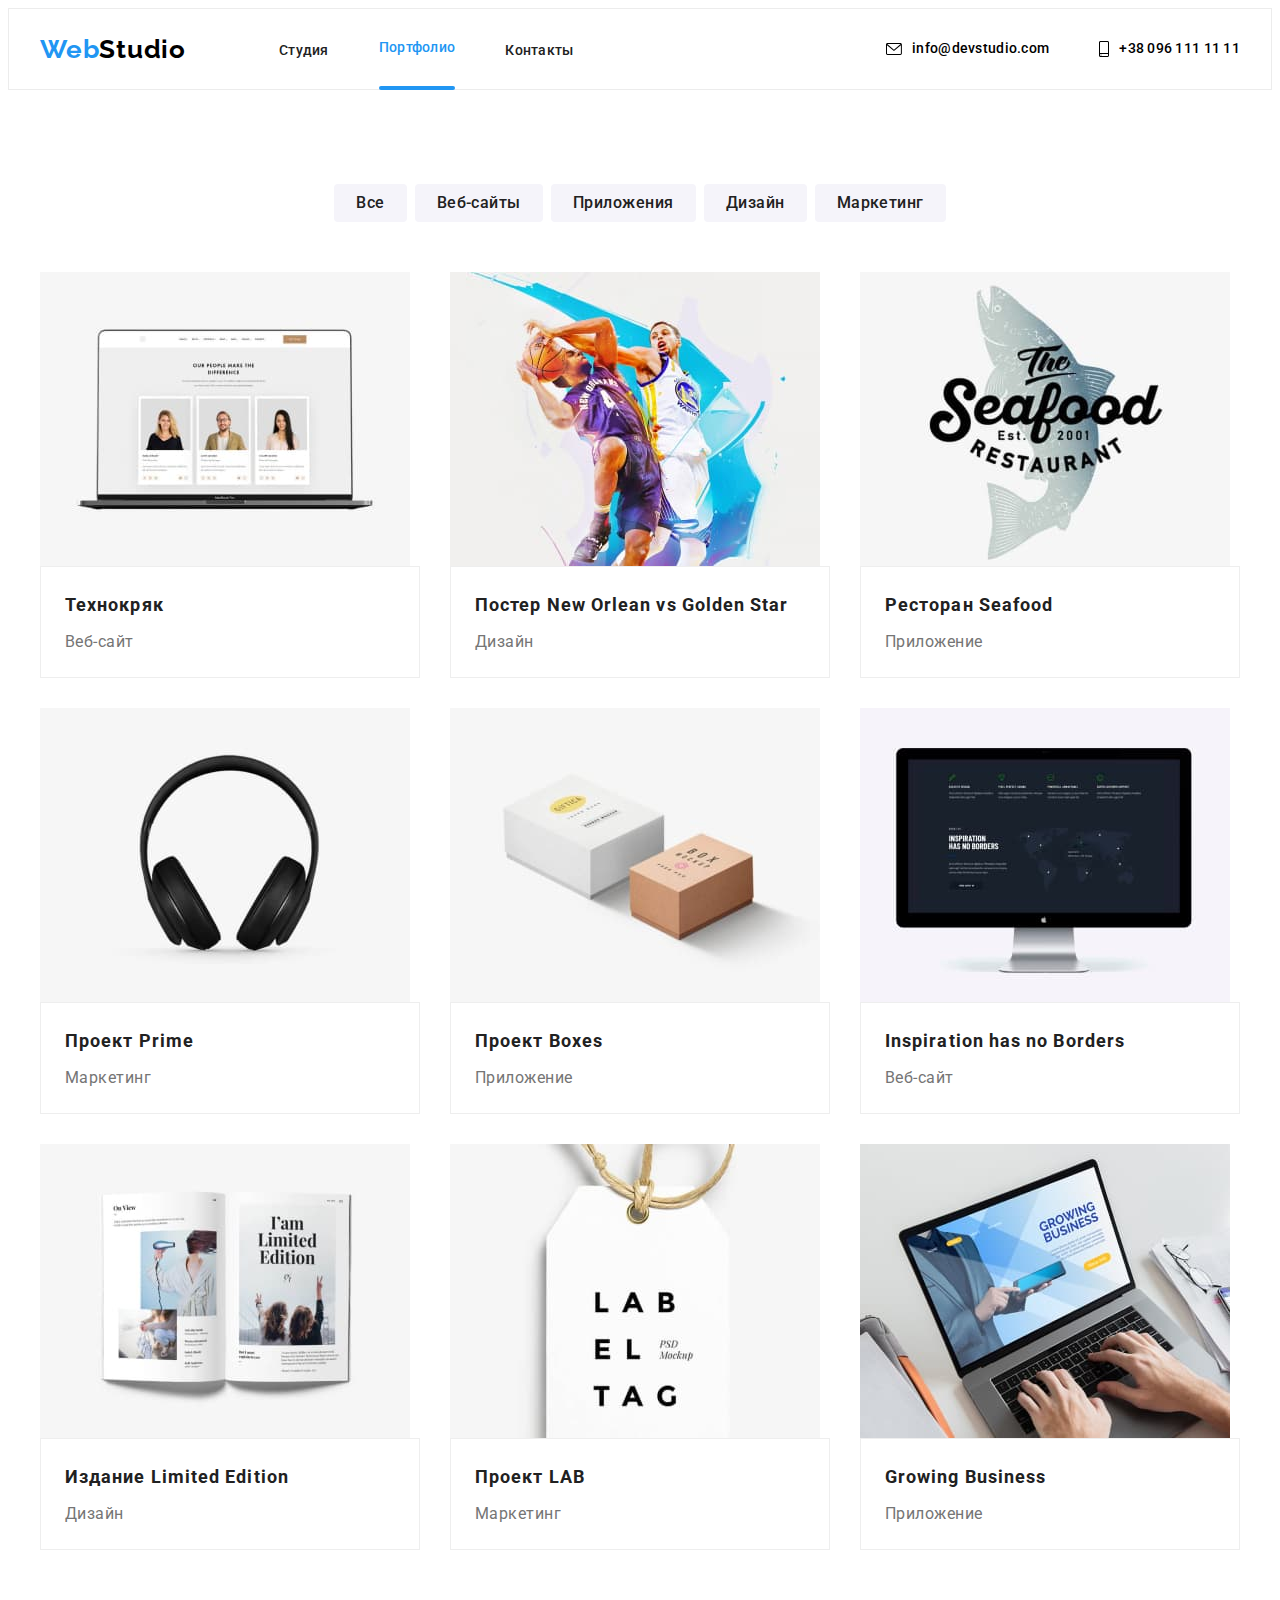
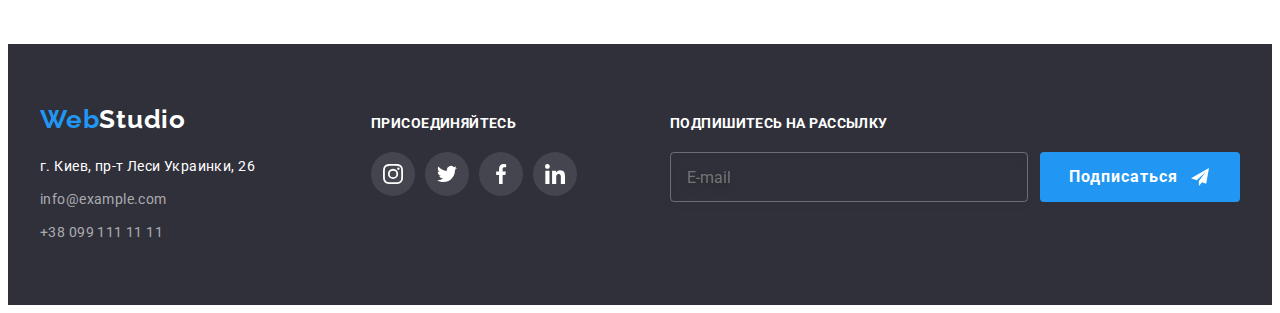
==== portfolio.html @ f1e0ccb4 "goit-markup-hw-07" ====
<!DOCTYPE html>
<html lang="ru">
<head>
    <meta charset="UTF-8">
    <meta http-equiv="X-UA-Compatible" content="IE=edge">
    <meta name="viewport" content="width=device-width, initial-scale=1.0">
    <link rel="preconnect" 
        href="https://fonts.googleapis.com">
    <link rel="preconnect" 
        href="https://fonts.gstatic.com" 
        crossorigin>
    <link href="https://fonts.googleapis.com/css2?family=Raleway:wght@700&family=Roboto:wght@400;500;700;900&display=swap" 
        rel="stylesheet">
    <title>WebStudio</title>
    <link rel="stylesheet" 
        href="https://cdnjs.cloudflare.com/ajax/libs/modern-normalize/1.1.0/modern-normalize.min.css" 
        integrity="sha512-wpPYUAdjBVSE4KJnH1VR1HeZfpl1ub8YT/NKx4PuQ5NmX2tKuGu6U/JRp5y+Y8XG2tV+wKQpNHVUX03MfMFn9Q=="     
        crossorigin="anonymous" 
        referrerpolicy="no-referrer" />
    <link
        rel="stylesheet"
        href="https://cdnjs.cloudflare.com/ajax/libs/animate.css/4.1.1/animate.min.css"/>
    <link rel="stylesheet" 
        href="./css/style.css">
    <link rel="stylesheet"
        href="./css/main.css">
    <!-- <link rel="stylesheet"
        href="./css/portfolio.css"> -->
</head>
<body>
    <header class="header">
        <div class="container">
            <a href="" class="logo header__logo link">Web<span class="logo__dark">Studio</span>
            </a>
            <nav class="navigation">
                <ul class="menu-list list">
                    <li class="menu-list__item">
                        <a href="./index.html" class="menu-list__link link">Студия</a></li>
                    <li class="menu-list__item">
                        <a href="./portfolio.html" class="menu-list__link link menu-list__link--active">Портфолио</a></li>
                    <li class="menu-list__item">
                        <a href="" class="menu-list__link link">Контакты</a></li>
                </ul>
            </nav>
            <ul class="connect header__connect list">
                <li class="connect__item">
                    <a href="mailto:info@devstudio.com" class="connect__link link">
                        <svg class="connect__icon" width="16" height="12">
                            <use href="./images/symbol-defs.svg#icon-envelope"></use>
                        </svg>
                        info@devstudio.com</a>
                </li>
                <li class="connect__item">
                    <a href="tel:+380961111111" class="connect__link link">
                        <svg class="connect__icon" width="10" height="16">
                            <use href="./images/symbol-defs.svg#icon-smartphone"></use>
                        </svg>
                        +38 096 111 11 11</a>
                </li>
            </ul>
        </div>
    </header>
    <main>
        <section class="section">
            <div class="container">
                <h1 class="visually-hidden">Портфолио</h1>
                <ul class="portfolio-filtres list">
                    <li class="portfolio-filtres-item">
                        <button type="button" class="portfolio-filtres-btn btn">Все</button>
                    </li>
                    <li class="portfolio-filtres-item">
                        <button type="button" class="portfolio-filtres-btn btn activate">Веб-сайты</button>
                    </li>
                    <li class="portfolio-filtres-item">
                        <button type="button" class="portfolio-filtres-btn btn">Приложения</button>
                    </li>
                    <li class="portfolio-filtres-item">
                        <button type="button" class="portfolio-filtres-btn btn">Дизайн</button>
                    </li>
                    <li class="portfolio-filtres-item">
                        <button type="button" class="portfolio-filtres-btn btn">Маркетинг</button>
                    </li>
                </ul>
                <ul class="portfolio-list list">
                    <li class="portfolio-item">
                        <a href="" class="portfolio-content link">
                            <div class="portfolio-meta">
                                <img src="./images/Portfolio.jpg" 
                                    alt="Технокряк" 
                                    width="370" 
                                    class="portfolio-img">
                                <p class="portfolio-actions">Ресурс предлагает комплексные предложения с разным уровнем функционала и сервисов. Все это позволит посетителю получить исчерпывающие сведения о компании или частном лице.</p>
                            </div>
                            <div class="portfolio-description">
                                <h2 class="portfolio-title">Технокряк</h2>
                                <p class="portfolio-text">Веб-сайт</p>
                            </div>                            
                        </a>
                    </li>
                    <li class="portfolio-item">
                        <a href="" class="portfolio-content link">
                            <div class="portfolio-meta">
                                <img src="./images/Portfolio1.jpg" 
                                    alt="Постер New Orlean vs Golden Star" 
                                    width="370" 
                                    class="portfolio-img">
                                <p class="portfolio-actions">Ресурс предлагает комплексные предложения с разным уровнем функционала и сервисов. Все это позволит посетителю получить исчерпывающие сведения о компании или частном лице.</p>
                            </div>
                            <div class="portfolio-description">
                                <h2 class="portfolio-title">Постер New Orlean vs Golden Star</h2>
                                <p class="portfolio-text">Дизайн</p>
                            </div>
                        </a>
                    </li>
                    <li class="portfolio-item">
                        <a href="" class="portfolio-content link">
                            <div class="portfolio-meta">
                                <img src="./images/Portfolio2.jpg" 
                                    alt="Ресторан Seafood" 
                                    width="370" 
                                    class="portfolio-img">
                                <p class="portfolio-actions">Ресурс предлагает комплексные предложения с разным уровнем функционала и сервисов. Все это позволит посетителю получить исчерпывающие сведения о компании или частном лице.</p>
                            </div>
                            <div class="portfolio-description">
                                <h2 class="portfolio-title">Ресторан Seafood</h2>
                                <p class="portfolio-text">Приложение</p>
                            </div>                            
                        </a>
                    </li>
                    <li class="portfolio-item">
                        <a href="" class="portfolio-content link">
                            <div class="portfolio-meta">
                                <img src="./images/Portfolio3.jpg" 
                                    alt="Проект Prime" 
                                    width="370" 
                                    class="portfolio-img">
                                <p class="portfolio-actions">Ресурс предлагает комплексные предложения с разным уровнем функционала и сервисов. Все это позволит посетителю получить исчерпывающие сведения о компании или частном лице.</p>
                            </div>
                            <div class="portfolio-description">
                                <h2 class="portfolio-title">Проект Prime</h2>
                                <p class="portfolio-text">Маркетинг</p>
                            </div>                            
                        </a>
                    </li>
                    <li class="portfolio-item">
                        <a href="" class="portfolio-content link">
                            <div class="portfolio-meta">
                                <img src="./images/Portfolio4.jpg" 
                                    alt="Проект Boxes" 
                                    width="370" 
                                    class="portfolio-img">
                                <p class="portfolio-actions">Ресурс предлагает комплексные предложения с разным уровнем функционала и сервисов. Все это позволит посетителю получить исчерпывающие сведения о компании или частном лице.</p>
                            </div>
                            <div class="portfolio-description">
                                <h2 class="portfolio-title">Проект Boxes</h2>
                                <p class="portfolio-text">Приложение</p>
                            </div>
                        </a>
                    </li>
                    <li class="portfolio-item">
                        <a href="" class="portfolio-content link">
                            <div class="portfolio-meta">
                                <img src="./images/Portfolio5.jpg" 
                                    alt="Inspiration has no Borders" 
                                    width="370" 
                                    class="portfolio-img">
                                <p class="portfolio-actions">Ресурс предлагает комплексные предложения с разным уровнем функционала и сервисов. Все это позволит посетителю получить исчерпывающие сведения о компании или частном лице.</p>
                            </div>
                            <div class="portfolio-description">
                                <h2 class="portfolio-title">Inspiration has no Borders</h2>
                                <p class="portfolio-text">Веб-сайт</p>
                            </div>
                        </a>
                    </li>
                    <li class="portfolio-item">
                        <a href="" class="portfolio-content link">
                            <div class="portfolio-meta">
                                <img src="./images/Portfolio6.jpg" 
                                    alt="Издание Limited Edition" 
                                    width="370" 
                                    class="portfolio-img">
                                <p class="portfolio-actions">Ресурс предлагает комплексные предложения с разным уровнем функционала и сервисов. Все это позволит посетителю получить исчерпывающие сведения о компании или частном лице.</p>
                            </div>
                            <div class="portfolio-description">
                                <h2 class="portfolio-title">Издание Limited Edition</h2>
                                <p class="portfolio-text">Дизайн</p>
                            </div>
                        </a>
                    </li>
                    <li class="portfolio-item">
                        <a href="" class="portfolio-content link">
                            <div class="portfolio-meta">
                                <img src="./images/Portfolio7.jpg" 
                                    alt="Проект LAB" 
                                    width="370" 
                                    class="portfolio-img">
                                <p class="portfolio-actions">Ресурс предлагает комплексные предложения с разным уровнем функционала и сервисов. Все это позволит посетителю получить исчерпывающие сведения о компании или частном лице.</p>
                            </div>
                            <div class="portfolio-description">
                                <h2 class="portfolio-title">Проект LAB</h2>
                                <p class="portfolio-text">Маркетинг</p>
                            </div>
                        </a>
                    </li>
                    <li class="portfolio-item">
                        <a href="" class="portfolio-content link">
                            <div class="portfolio-meta">
                                <img src="./images/Portfolio8.jpg" 
                                    alt="Growing Business" 
                                    width="370" 
                                    class="portfolio-img">
                                <p class="portfolio-actions">Ресурс предлагает комплексные предложения с разным уровнем функционала и сервисов. Все это позволит посетителю получить исчерпывающие сведения о компании или частном лице.</p>
                            </div>
                            <div class="portfolio-description">
                                <h2 class="portfolio-title">Growing Business</h2>
                                <p class="portfolio-text">Приложение</p>
                            </div>
                        </a>
                    </li>
                </ul>
            </div>
        </section>
    </main>
    <footer class="footer">
        <div class="container contacts">
            <div class="column-address">
                <a href="" class="logo link">Web<span class="logo__light">Studio</span>
                </a>
                <address class="address-contact">
                    <ul class="address list">
                        <li class="address__item">
                            <a href="https://goo.gl/maps/QefCWzyqJZrkM8jZ6" 
                            class="address__address-link link"
                            target="_blank" 
                            rel="noopener noindex nofollow">
                            г. Киев, пр-т Леси Украинки, 26</a>
                        </li>
                        <li class="address__item">
                            <a href="mailto:info@example.com" 
                            class="address__link link">info@example.com</a>
                        </li>
                        <li class="address__item">
                            <a href="tel:+380991111111" 
                            class="address__link link">+38 099 111 11 11</a>
                        </li>
                    </ul>
                </address>
            </div>
            <div class="column-soc">
                <h2 class="column-soc__title">присоединяйтесь</h2>
                <ul class="soc-list list">
                    <li class="soc-list__item">
                        <a href="" class="soc-list__link">
                            <svg class="contacts-soc-icon" width="20" height="20">
                                <use href="./images/symbol-defs.svg#icon-instagram">
                                </use>
                            </svg>
                        </a>
                    </li>
                    <li class="soc-list__item">
                        <a href="" class="soc-list__link">
                            <svg class="contacts-soc-icon" width="20" height="20">
                                <use href="./images/symbol-defs.svg#icon-twitter">
                                </use>
                            </svg>
                        </a>
                    </li>
                    <li class="soc-list__item">
                        <a href="" class="soc-list__link">
                            <svg class="contacts-soc-icon" width="20" height="20">
                                <use href="./images/symbol-defs.svg#icon-facebook">
                                </use>
                            </svg>
                        </a>
                    </li>
                    <li class="soc-list__item">
                        <a href="" class="soc-list__link">
                            <svg class="contacts-soc-icon" width="20" height="20">
                                <use href="./images/symbol-defs.svg#icon-linkedin">
                                </use>
                            </svg>
                        </a>
                    </li>
                </ul>
            </div>
            <div class="online">
                <h2 class="column-soc__title">подпишитесь на рассылку</h2>
                <form class="online-form">
                    <div class="inputs">
                        <div class="field">
                            <input 
                                type="email" 
                                class="field__input" 
                                name="online-email"
                                id="email"
                                placeholder="E-mail"/>
                            <label for="email" class="field__label"></label>
                        </div>                        
                        <span class="submit">
                            <button type="submit" class="submit__btn btn">Подписаться
                                <svg class="submit__icon-btn" width="24" height="24">
                                    <use href="./images/symbol-defs.svg#icon-send"></use>
                                </svg>
                            </button>
                        </span>                             
                    </div>
                </form>
            </div>
        </div>
    </footer>
</body>
</html>
---- css/main.css ----
:root {
  --header-color: #212121;
  --main-title-color: #FFFFFF;
  --accent-color: #2196F3;
  --text-color: #757575;
  --bcg-color: #2F303A;
  --padding-top: 94px;
  --padding-bottom: 94px;
  --cubic: 250ms cubic-bezier(0.4, 0, 0.2, 1);
}

p, h1, h2, h3, h4, h5, h6 {
  margin: 0;
}

ul, ol {
  list-style: none;
  padding-left: 0;
  margin: 0;
}

img {
  display: block;
}

button {
  cursor: pointer;
}

a {
  text-decoration: none;
}

body {
  font-family: "Roboto", sans-serif;
}

.visually-hidden {
  position: absolute;
  white-space: nowrap;
  width: 1px;
  height: 1px;
  overflow: hidden;
  border: 0;
  padding: 0;
  clip: rect(0 0 0 0);
  clip-path: inset(50%);
  margin: -1px;
}

.soc-list__link, .client__link, .socials__link, .work__meta, .features__content, .connect__link, .header .container, .modal-agree span, .modal-agree, .backdrop {
  display: flex;
  align-items: center;
}

.container {
  width: 1200px;
  padding-left: 15px;
  padding-right: 15px;
  margin: 0 auto;
  /* outline: 1px solid salmon; */
}

.btn {
  font-family: inherit;
  font-weight: 700;
  font-size: 16px;
  line-height: 1.88;
  display: flex;
  align-items: center;
  text-align: center;
  letter-spacing: 0.06em;
  background-color: var(--accent-color);
  color: var(--main-title-color);
  background: var(--accent-color);
  border-radius: 4px;
  border: transparent;
  transition: color var(--cubic), background-color var(--cubic), box-shadow var(--cubic);
}
.btn:hover, .btn:focus {
  color: var(--main-title-color);
  background-color: var(--accent-color);
  box-shadow: 0px 4px 4px 0px rgba(0, 0, 0, 0.25);
}

.logo {
  font-family: "Raleway";
  font-weight: 700;
  font-size: 26px;
  line-height: 1.19;
  letter-spacing: 0.03em;
  color: var(--accent-color);
}

.logo__dark {
  color: black;
}

.logo__light {
  color: var(--main-title-color);
}

.section {
  padding: 94px 0;
}
.section__works {
  padding-top: 0;
}
.section__team {
  background: #F5F4FA;
}
.section__title {
  font-size: 36px;
  line-height: 1.16;
  text-align: center;
  letter-spacing: 0.03em;
  color: var(--header-color);
  margin-bottom: 50px;
  font-weight: 700;
}

.backdrop {
  position: fixed;
  top: 0;
  width: 100%;
  height: 100%;
  background-color: rgba(0, 0, 0, 0.2);
  justify-content: center;
  transition: opacity 250ms, visibility 250ms;
}

.backdrop.is-hidden .modal {
  transform: scale(0.5) rotate(360deg);
}

.modal {
  position: absolute;
  padding: 40px;
  width: 528px;
  height: 581px;
  background-color: var(--main-title-color);
  box-shadow: 0px 1px 3px rgba(0, 0, 0, 0.12), 0px 1px 1px rgba(0, 0, 0, 0.14), 0px 2px 1px rgba(0, 0, 0, 0.2);
  border-radius: 4px;
  transform: scale(1) rotate(0deg);
  transition: transform 250ms;
}

.modal-close-btn {
  position: absolute;
  width: 30px;
  height: 30px;
  background-color: transparent;
  top: 8px;
  right: 8px;
  border: 1px solid rgba(0, 0, 0, 0.1);
  border-radius: 50%;
  cursor: pointer;
}

.is-hidden {
  opacity: 0;
  pointer-events: none;
  visibility: hidden;
}

.modal-title {
  font-weight: 700;
  font-size: 20px;
  line-height: 23px;
  text-align: center;
  letter-spacing: 0.03em;
  color: #212121;
  margin-bottom: 12px;
}

.form-field {
  margin-bottom: 10px;
}

.modal-field {
  margin-bottom: 20px;
}

.modal-name {
  display: block;
  margin-bottom: 4px;
  font-weight: 400;
  font-size: 12px;
  line-height: 14px;
  letter-spacing: 0.01em;
  color: #757575;
}

.modal-input-wrap {
  position: relative;
}

.input-icon {
  position: absolute;
  left: 12px;
  top: 50%;
  transform: translateY(-50%);
  transition: fill var(--cubic);
}

.modal-input {
  width: 100%;
  height: 40px;
  border: 1px solid rgba(33, 33, 33, 0.2);
  box-sizing: border-box;
  border-radius: 4px;
  padding-left: 40px;
  outline: none;
  transition: border-color var(--cubic);
}

.modal-input:focus {
  border-color: var(--accent-color);
}

.modal-input:focus + .input-icon {
  fill: var(--accent-color);
}

.input-text {
  display: block;
  width: 100%;
  height: 120px;
  border: 1px solid rgba(33, 33, 33, 0.2);
  box-sizing: border-box;
  border-radius: 4px;
  padding: 12px 16px;
  font-family: "Roboto";
  font-style: normal;
  font-weight: 400;
  font-size: 16px;
  line-height: 0.85;
  resize: none;
  outline: none;
  transition: border-color var(--accent-color);
}

.input-text:focus {
  border-color: var(--accent-color);
}

.input-text::placeholder {
  font-weight: 400;
  font-size: 12px;
  line-height: 14px;
  letter-spacing: 0.01em;
  color: rgba(117, 117, 117, 0.5);
}

.modal-window {
  width: 16px;
  height: 15px;
  border-radius: #212121;
}

.modal-agree {
  justify-content: center;
  font-size: 14px;
  line-height: 1.71;
  letter-spacing: 0.03em;
  color: #757575;
}

.check-icon {
  fill: transparent;
}

.modal-agree span {
  width: 16px;
  height: 15px;
  border: 2px solid #212121;
  border-radius: 2px;
  margin-right: 5px;
  justify-content: center;
}

.modal-window:checked + .modal-agree span {
  background-color: var(--accent-color);
  border: none;
  transition: background-color var(--cubic);
}

.modal-window:checked + .modal-agree .check-icon {
  fill: var(--main-title-color);
  transition: fill var(--cubic);
}

.modal-window:focus + .modal-agree span {
  border-color: var(--accent-color);
}

.text-link {
  color: var(--accent-color);
}

.modal-btn {
  display: block;
  min-width: 200px;
  height: 50px;
  margin: 30px auto 0;
}

.header {
  padding-bottom: 24px;
  padding-top: 25px;
  border: 1px solid #ECECEC;
}
.header__connect {
  display: flex;
  margin-left: auto;
}
.header__logo {
  margin-right: 93px;
}

.menu-list {
  display: flex;
}
.menu-list__item:not(:last-child) {
  margin-right: 50px;
}
.menu-list__link:hover, .menu-list__link:focus {
  color: var(--accent-color);
}
.menu-list .menu-list__link--active:after {
  content: "";
  position: absolute;
  bottom: -34px;
  left: 0;
  width: 100%;
  height: 4px;
  background-color: var(--accent-color);
  border-radius: 2px;
}

.menu-list__link {
  position: relative;
  font-weight: 500;
  font-size: 14px;
  line-height: 1.14;
  letter-spacing: 0.02em;
  color: var(--header-color);
  transition: color var(--cubic);
}

.menu-list__link--active {
  color: var(--accent-color);
}
.menu-list .menu-list__link--active {
  display: block;
  color: var(--accent-color);
}

.navigation .connect {
  display: 0;
  color: var(--accent-color);
}

.connect__item:not(:last-child) {
  margin-right: 50px;
}

.connect__link {
  font-weight: 500;
  font-size: 14px;
  line-height: 1.14;
  letter-spacing: 0.02em;
  color: var(--header-link-color);
  transition: color var(--cubic);
}
.connect__link:hover, .connect__link:focus {
  color: var(--accent-color);
}

.connect__icon {
  padding: 0;
  margin-left: 0;
  margin-right: 10px;
  fill: currentColor;
}
.connect .connect__icon:hover {
  color: var(--accent-color);
  fill: currentColor;
}

.hero {
  background-color: var(--bcg-color);
  padding-top: 200px;
  padding-bottom: 200px;
  background-image: linear-gradient(rgba(47, 48, 58, 0.4), rgba(47, 48, 58, 0.4)), url(../images/overlay.jpg);
  background-repeat: no-repeat;
  background-size: cover;
  background-position: center;
  max-width: 1600px;
  height: 600px;
  margin: 0 auto;
}
.hero__title {
  font-weight: 900;
  font-size: 44px;
  line-height: 1.36;
  text-align: center;
  letter-spacing: 0.06em;
  text-transform: uppercase;
  color: var(--main-title-color);
  margin-bottom: 30px;
  max-width: 696px;
  margin-left: auto;
  margin-right: auto;
}
.hero__btn {
  margin: 0 auto;
  display: block;
  min-width: 200px;
  height: 50px;
  filter: drop-shadow(0px 4px 4px rgba(0, 0, 0, 0.25));
}

.features {
  display: flex;
  margin-left: auto;
}

.features__item:not(:last-child) {
  margin-right: 30px;
}

.features__content {
  margin-bottom: 30px;
  height: 120px;
  justify-content: center;
  background: #F5F4FA;
  border-radius: 4px;
}

.features__title {
  font-weight: 700;
  font-size: 14px;
  line-height: 1.14;
  letter-spacing: 0.03em;
  text-transform: uppercase;
  color: var(--header-color);
  margin-bottom: 10px;
}

.features__text {
  font-size: 14px;
  line-height: 1.71;
  letter-spacing: 0.03em;
  color: var(--text-color);
  max-width: 270px;
}

.work {
  display: flex;
}
.work__item {
  height: auto;
  position: relative;
}
.work__item:not(:first-child) {
  margin-left: 30px;
}
.work__meta {
  justify-content: center;
  font-weight: 700;
  font-size: 14px;
  line-height: 1.14;
  letter-spacing: 0.03em;
  text-transform: uppercase;
  color: #FFFFFF;
  background: rgba(47, 48, 58, 0.8);
  width: 370px;
  height: 70px;
  position: absolute;
  bottom: 0;
}

.team {
  display: flex;
  margin-left: -30px;
  flex-wrap: wrap;
}
.team__item {
  flex-basis: calc(25% - 30px);
  margin-left: 30px;
  background: #FFFFFF;
  box-shadow: 0px 1px 3px rgba(0, 0, 0, 0.12), 0px 1px 1px rgba(0, 0, 0, 0.14), 0px 2px 1px rgba(0, 0, 0, 0.2);
  border-radius: 0px 0px 4px 4px;
}
.team__description {
  padding: 30px 0 30px;
  text-align: center;
}
.team__title {
  font-weight: 500;
  font-size: 16px;
  line-height: 1.18;
  letter-spacing: 0.03em;
  color: var(--header-color);
  margin-bottom: 10px;
}
.team__text {
  font-size: 16px;
  line-height: 1.18;
  letter-spacing: 0.03em;
  color: var(--text-color);
  margin-bottom: 16px;
}

.socials {
  display: flex;
  justify-content: center;
}
.socials__item + .socials__item {
  margin-left: 10px;
}
.socials__link {
  width: 44px;
  height: 44px;
  background-color: var(--main-title-color);
  border-radius: 50%;
  justify-content: center;
  fill: rgb(175, 177, 184);
  transition: fill var(--cubic), background-color var(--cubic);
}
.socials__link:hover, .socials__link:focus {
  background-color: var(--accent-color);
  fill: var(--main-title-color);
}

.client {
  display: flex;
  margin-left: -30px;
  flex-wrap: wrap;
}
.client__item {
  flex-basis: calc(16.6666666667% - 30px);
  margin-left: 30px;
}
.client__item + .client__item {
  margin-left: 30px;
}

.client__link {
  width: 170px;
  height: 92px;
  background-color: var(--main-title-color);
  justify-content: center;
  border: 1px solid rgb(175, 177, 184);
  border-radius: 4px;
  transition: border var(--cubic);
}
.client__link:hover, .client__link:focus {
  border-color: var(--accent-color);
}

.client__icon {
  fill: #afb1b8;
  transition: fill var(--cubic);
}
.client__link:hover .client__icon, .client__link:focus .client__icon {
  fill: var(--accent-color);
}

.footer {
  background: var(--bcg-color);
  padding-top: 60px;
  padding-bottom: 60px;
}
.footer .contacts {
  display: flex;
  align-items: baseline;
}

.column-address {
  text-align: cover;
  flex-grow: 1;
}

.address-contact {
  font-family: "Roboto";
  font-size: 14px;
  line-height: 1.71;
  letter-spacing: 0.03em;
  font-style: normal;
  margin-top: 20px;
}

.address {
  text-align: 120px;
}
.address__item:not(:first-child) {
  margin-top: 9px;
}
.address__address-link {
  color: var(--main-title-color);
  transition: color var(--cubic);
}
.address__address-link:hover, .address__address-link:focus {
  color: var(--accent-color);
}
.address__link {
  font-family: "Roboto";
  font-size: 14px;
  line-height: 1.71;
  letter-spacing: 0.03em;
  color: rgba(255, 255, 255, 0.6);
  transition: color var(--cubic);
}
.address__link:hover, .address__link:focus {
  color: var(--accent-color);
}

.column-soc {
  margin-left: 55px;
  margin-right: 93px;
}
.column-soc__title {
  font-size: 14px;
  line-height: 1.14;
  letter-spacing: 0.03em;
  text-transform: uppercase;
  color: var(--main-title-color);
  margin-bottom: 20px;
}

.soc-list {
  display: flex;
}
.soc-list__item + .soc-list__item {
  margin-left: 10px;
}
.soc-list__item:last-child {
  margin-right: 0px;
}

.soc-list__link {
  padding: 0;
  width: 44px;
  height: 44px;
  background-color: rgba(255, 255, 255, 0.1);
  border-radius: 50%;
  justify-content: center;
  fill: var(--main-title-color);
  transform: fill var(--cubic), background-color var(--cubic);
}
.soc-list__link:hover, .soc-list__link:focus {
  background-color: var(--accent-color);
  fill: var(--main-title-color);
}

.inputs {
  display: flex;
  justify-content: space-between;
}

.field {
  margin-right: 12px;
}
.field__input {
  width: 358px;
  height: 50px;
  box-sizing: border-box;
  border: 1px solid rgba(255, 255, 255, 0.3);
  filter: drop-shadow(0px 4px 4px rgba(0, 0, 0, 0.15));
  border-radius: 4px;
  padding-left: 16px;
  color: var(--main-title-color);
  background-color: transparent;
  font-family: "Roboto";
  font-size: 16px;
  outline: none;
  transition: border-color var(--main-title-color) border-color var(--cubic);
}
.field__input:focus {
  border-color: var(--main-title-colorr);
}
.field__label {
  font-family: "Roboto";
  font-size: 16px;
  line-height: 1.25;
  color: var(--main-title-color);
  transform: border-color var(--cubic);
}

.submit__btn {
  display: inline-flex;
  align-items: center;
  min-width: 200px;
  height: 50px;
  position: relative;
  padding-left: 29px;
  transform: color var(--cubic);
}

.submit__icon-btn {
  margin-left: 10px;
  margin-right: 0px;
  margin-top: 6px;
  cursor: pointer;
}

.portfolio-filtres {
  display: flex;
  justify-content: center;
  margin-bottom: 50px;
}

.portfolio-filtres-item:not(:first-child) {
  margin-left: 8px;
}

.portfolio-filtres-btn {
  font-family: "Roboto";
  font-weight: 500;
  font-size: 16px;
  line-height: 1.62;
  letter-spacing: 0.03em;
  max-width: 100%;
  background-color: #F5F4FA;
  color: var(--header-color);
  cursor: pointer;
  display: inline;
  padding: 6px 22px;
}

.portfolio-list {
  display: flex;
  flex-wrap: wrap;
  gap: 30px;
}

.portfolio-item {
  flex-basis: calc((100% - 60px) / 3);
}

.portfolio-content {
  display: block;
  transition: box-shadow var(--cubic);
}
.portfolio-content:hover, .portfolio-content:focus {
  box-shadow: 0px 4px 4px 0px rgba(0, 0, 0, 0.25);
}

.portfolio-meta {
  position: relative;
  overflow: hidden;
}

.portfolio-actions {
  position: absolute;
  padding: 63px 24px;
  font-family: "Roboto";
  font-size: 18px;
  line-height: 1.56;
  color: #FFFFFF;
  background: rgba(33, 150, 243, 0.9);
  width: 370px;
  height: 100%;
  transform: translateY(100%);
  transition: var(--cubic);
  bottom: 0;
  overflow: auto;
}
.portfolio-content:hover .portfolio-actions, .portfolio-content:focus .portfolio-actions {
  cursor: pointer;
  transform: translateY(0%);
  transition: var(--cubic);
}

.portfolio-description {
  padding: 20px 24px;
  border: 1px solid rgb(238, 238, 238);
}

.portfolio-title {
  font-weight: 700;
  font-size: 18px;
  line-height: 2;
  letter-spacing: 0.06em;
  color: var(--header-color);
  margin-bottom: 4px;
}

.portfolio-text {
  font-size: 16px;
  line-height: 1.88;
  letter-spacing: 0.03em;
  color: var(--text-color);
}/*# sourceMappingURL=main.css.map */
---- css/portfolio.css ----
/*# sourceMappingURL=portfolio.css.map */
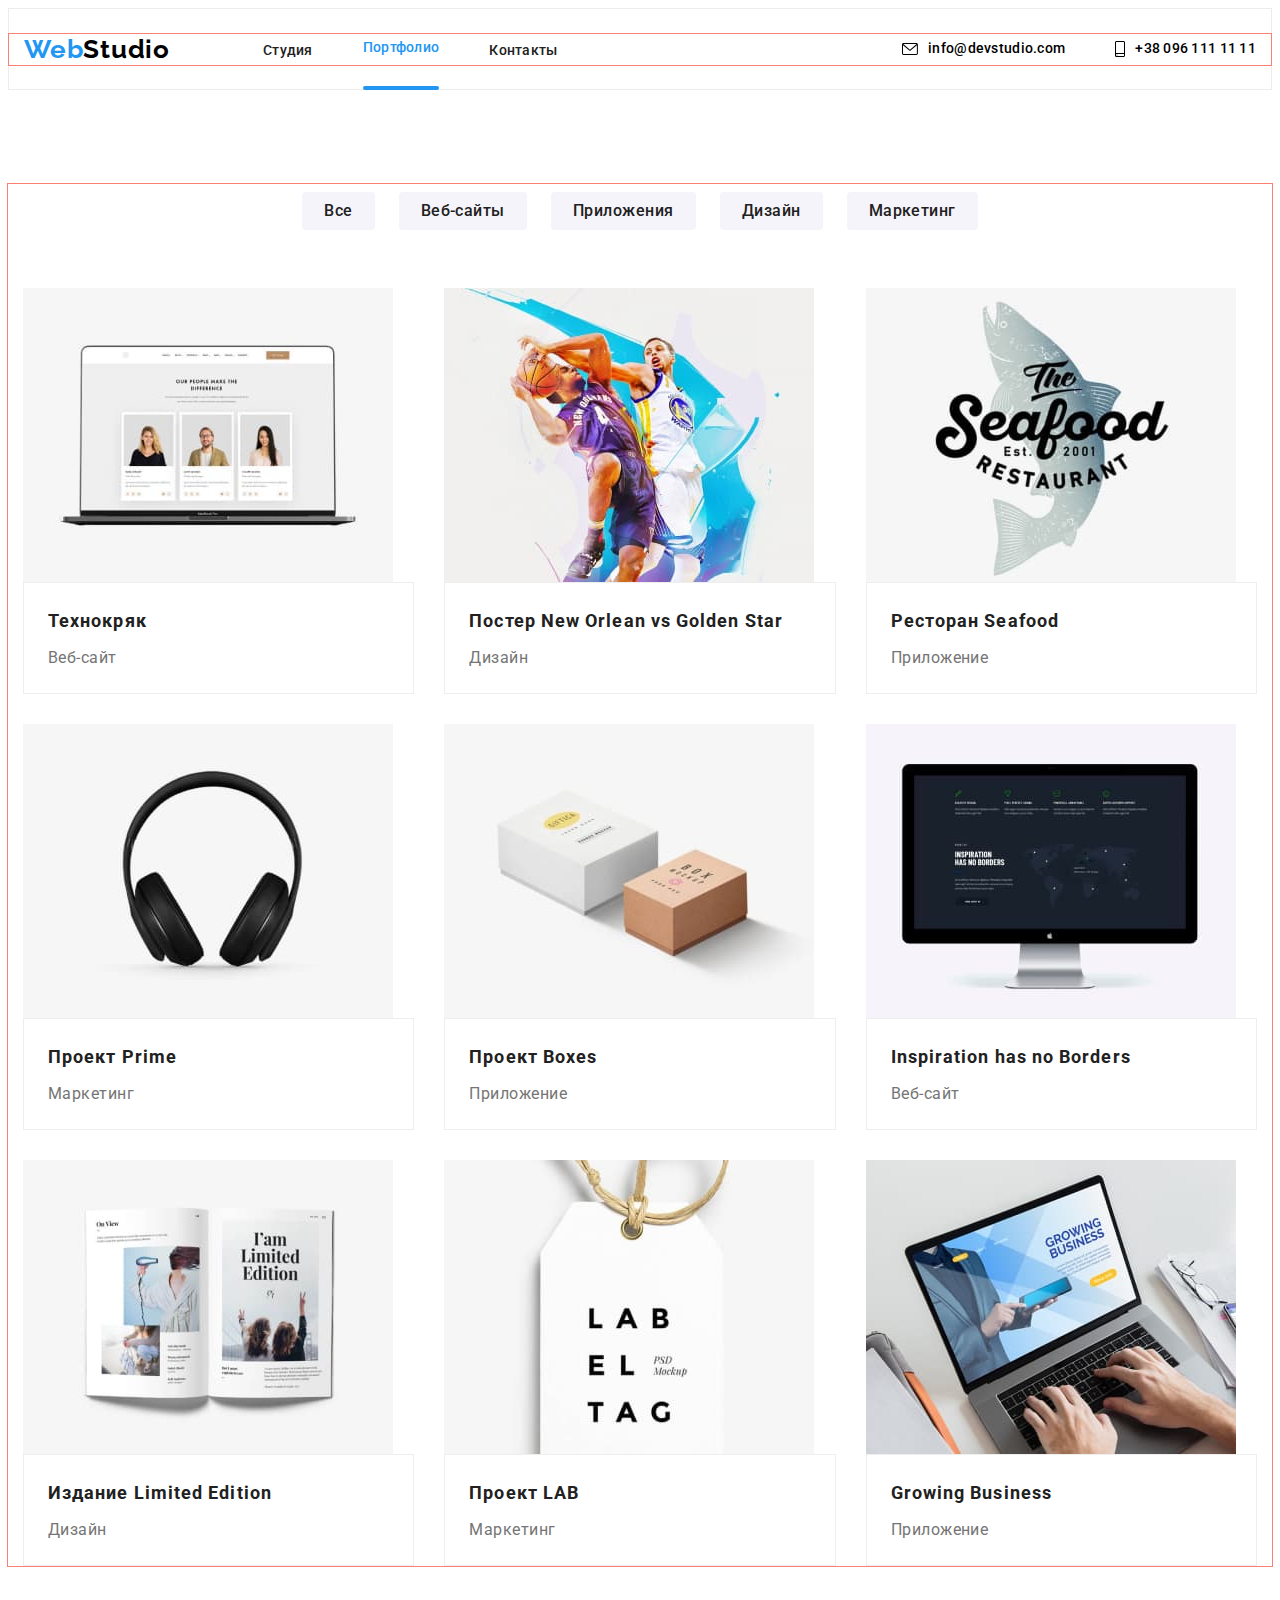
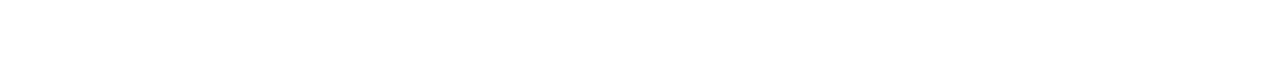
==== commit dcc0a16a: "Адапт. верстка" ====
--- a/portfolio.html
+++ b/portfolio.html
@@ -30,28 +30,28 @@
 <body>
     <header class="header">
         <div class="container">
-            <a href="" class="logo header__logo link">Web<span class="logo__dark">Studio</span>
+            <a class="logo header__logo" href="">Web<span class="logo__dark">Studio</span>
             </a>
             <nav class="navigation">
-                <ul class="menu-list list">
+                <ul class="menu-list">
                     <li class="menu-list__item">
-                        <a href="./index.html" class="menu-list__link link">Студия</a></li>
+                        <a class="menu-list__link" href="./index.html">Студия</a></li>
                     <li class="menu-list__item">
-                        <a href="./portfolio.html" class="menu-list__link link menu-list__link--active">Портфолио</a></li>
+                        <a class="menu-list__link menu-list__link--active" href="./portfolio.html">Портфолио</a></li>
                     <li class="menu-list__item">
-                        <a href="" class="menu-list__link link">Контакты</a></li>
+                        <a class="menu-list__link" href="">Контакты</a></li>
                 </ul>
             </nav>
-            <ul class="connect header__connect list">
+            <ul class="connect header__connect">
                 <li class="connect__item">
-                    <a href="mailto:info@devstudio.com" class="connect__link link">
+                    <a class="connect__link" href="mailto:info@devstudio.com">
                         <svg class="connect__icon" width="16" height="12">
                             <use href="./images/symbol-defs.svg#icon-envelope"></use>
                         </svg>
                         info@devstudio.com</a>
                 </li>
                 <li class="connect__item">
-                    <a href="tel:+380961111111" class="connect__link link">
+                    <a class="connect__link" href="tel:+380961111111">
                         <svg class="connect__icon" width="10" height="16">
                             <use href="./images/symbol-defs.svg#icon-smartphone"></use>
                         </svg>
@@ -64,7 +64,7 @@
         <section class="section">
             <div class="container">
                 <h1 class="visually-hidden">Портфолио</h1>
-                <ul class="portfolio-filtres list">
+                <ul class="portfolio-filtres">
                     <li class="portfolio-filtres-item">
                         <button type="button" class="portfolio-filtres-btn btn">Все</button>
                     </li>
@@ -81,9 +81,9 @@
                         <button type="button" class="portfolio-filtres-btn btn">Маркетинг</button>
                     </li>
                 </ul>
-                <ul class="portfolio-list list">
-                    <li class="portfolio-item">
-                        <a href="" class="portfolio-content link">
+                <ul class="portfolio-list">
+                    <li class="portfolio-item">
+                        <a class="portfolio-content" href="">
                             <div class="portfolio-meta">
                                 <img src="./images/Portfolio.jpg" 
                                     alt="Технокряк" 
@@ -98,7 +98,7 @@
                         </a>
                     </li>
                     <li class="portfolio-item">
-                        <a href="" class="portfolio-content link">
+                        <a class="portfolio-content" href="">
                             <div class="portfolio-meta">
                                 <img src="./images/Portfolio1.jpg" 
                                     alt="Постер New Orlean vs Golden Star" 
@@ -113,7 +113,7 @@
                         </a>
                     </li>
                     <li class="portfolio-item">
-                        <a href="" class="portfolio-content link">
+                        <a class="portfolio-content" href="">
                             <div class="portfolio-meta">
                                 <img src="./images/Portfolio2.jpg" 
                                     alt="Ресторан Seafood" 
@@ -128,7 +128,7 @@
                         </a>
                     </li>
                     <li class="portfolio-item">
-                        <a href="" class="portfolio-content link">
+                        <a class="portfolio-content" href="">
                             <div class="portfolio-meta">
                                 <img src="./images/Portfolio3.jpg" 
                                     alt="Проект Prime" 
@@ -143,7 +143,7 @@
                         </a>
                     </li>
                     <li class="portfolio-item">
-                        <a href="" class="portfolio-content link">
+                        <a class="portfolio-content" href="">
                             <div class="portfolio-meta">
                                 <img src="./images/Portfolio4.jpg" 
                                     alt="Проект Boxes" 
@@ -158,7 +158,7 @@
                         </a>
                     </li>
                     <li class="portfolio-item">
-                        <a href="" class="portfolio-content link">
+                        <a class="portfolio-content" href="">
                             <div class="portfolio-meta">
                                 <img src="./images/Portfolio5.jpg" 
                                     alt="Inspiration has no Borders" 
@@ -173,7 +173,7 @@
                         </a>
                     </li>
                     <li class="portfolio-item">
-                        <a href="" class="portfolio-content link">
+                        <a class="portfolio-content" href="">
                             <div class="portfolio-meta">
                                 <img src="./images/Portfolio6.jpg" 
                                     alt="Издание Limited Edition" 
@@ -188,7 +188,7 @@
                         </a>
                     </li>
                     <li class="portfolio-item">
-                        <a href="" class="portfolio-content link">
+                        <a class="portfolio-content" href="">
                             <div class="portfolio-meta">
                                 <img src="./images/Portfolio7.jpg" 
                                     alt="Проект LAB" 
@@ -203,7 +203,7 @@
                         </a>
                     </li>
                     <li class="portfolio-item">
-                        <a href="" class="portfolio-content link">
+                        <a class="portfolio-content" href="">
                             <div class="portfolio-meta">
                                 <img src="./images/Portfolio8.jpg" 
                                     alt="Growing Business" 
@@ -221,36 +221,38 @@
             </div>
         </section>
     </main>
-    <footer class="footer">
+    <!-- <footer class="footer">
         <div class="container contacts">
             <div class="column-address">
-                <a href="" class="logo link">Web<span class="logo__light">Studio</span>
+                <a class="logo" href="">Web<span class="logo__light">Studio</span>
                 </a>
                 <address class="address-contact">
-                    <ul class="address list">
+                    <ul class="address">
                         <li class="address__item">
-                            <a href="https://goo.gl/maps/QefCWzyqJZrkM8jZ6" 
-                            class="address__address-link link"
+                            <a class="address__address-link"
+                            href="https://goo.gl/maps/QefCWzyqJZrkM8jZ6" 
                             target="_blank" 
                             rel="noopener noindex nofollow">
                             г. Киев, пр-т Леси Украинки, 26</a>
                         </li>
                         <li class="address__item">
-                            <a href="mailto:info@example.com" 
-                            class="address__link link">info@example.com</a>
+                            <a class="address__link"
+                            href="mailto:info@example.com" 
+                            >info@example.com</a>
                         </li>
                         <li class="address__item">
-                            <a href="tel:+380991111111" 
-                            class="address__link link">+38 099 111 11 11</a>
+                            <a class="address__link"
+                            href="tel:+380991111111" 
+                            >+38 099 111 11 11</a>
                         </li>
                     </ul>
                 </address>
             </div>
             <div class="column-soc">
                 <h2 class="column-soc__title">присоединяйтесь</h2>
-                <ul class="soc-list list">
+                <ul class="soc-list">
                     <li class="soc-list__item">
-                        <a href="" class="soc-list__link">
+                        <a class="soc-list__link" href="">
                             <svg class="contacts-soc-icon" width="20" height="20">
                                 <use href="./images/symbol-defs.svg#icon-instagram">
                                 </use>
@@ -258,7 +260,7 @@
                         </a>
                     </li>
                     <li class="soc-list__item">
-                        <a href="" class="soc-list__link">
+                        <a class="soc-list__link" href="">
                             <svg class="contacts-soc-icon" width="20" height="20">
                                 <use href="./images/symbol-defs.svg#icon-twitter">
                                 </use>
@@ -266,7 +268,7 @@
                         </a>
                     </li>
                     <li class="soc-list__item">
-                        <a href="" class="soc-list__link">
+                        <a class="soc-list__link" href="">
                             <svg class="contacts-soc-icon" width="20" height="20">
                                 <use href="./images/symbol-defs.svg#icon-facebook">
                                 </use>
@@ -274,7 +276,7 @@
                         </a>
                     </li>
                     <li class="soc-list__item">
-                        <a href="" class="soc-list__link">
+                        <a class="soc-list__link" href="">
                             <svg class="contacts-soc-icon" width="20" height="20">
                                 <use href="./images/symbol-defs.svg#icon-linkedin">
                                 </use>
@@ -307,6 +309,6 @@
                 </form>
             </div>
         </div>
-    </footer>
+    </footer> -->
 </body>
 </html>--- a/css/main.css
+++ b/css/main.css
@@ -54,11 +54,25 @@
 }
 
 .container {
-  width: 1200px;
   padding-left: 15px;
   padding-right: 15px;
-  margin: 0 auto;
-  /* outline: 1px solid salmon; */
+  outline: 1px solid salmon;
+}
+@media screen and (min-width: 480px) {
+  .container {
+    min-width: 480px;
+    margin: 0 auto;
+  }
+}
+@media screen and (min-width: 768px) {
+  .container {
+    min-width: 768px;
+  }
+}
+@media screen and (min-width: 1200px) {
+  .container {
+    min-width: 1200px;
+  }
 }
 
 .btn {
@@ -101,7 +115,7 @@
 }
 
 .section {
-  padding: 94px 0;
+  padding: 60px 0;
 }
 .section__works {
   padding-top: 0;
@@ -109,14 +123,27 @@
 .section__team {
   background: #F5F4FA;
 }
+@media screen and (min-width: 1200px) {
+  .section {
+    padding: 94px 0;
+  }
+}
+
 .section__title {
-  font-size: 36px;
-  line-height: 1.16;
+  font-size: 28px;
+  line-height: 1.18;
   text-align: center;
   letter-spacing: 0.03em;
   color: var(--header-color);
-  margin-bottom: 50px;
+  margin-bottom: 30px;
   font-weight: 700;
+}
+@media screen and (min-width: 1200px) {
+  .section__title {
+    font-size: 36px;
+    line-height: 1.17;
+    margin-bottom: 50px;
+  }
 }
 
 .backdrop {
@@ -389,29 +416,39 @@
 }
 
 .hero {
+  padding-top: 118px;
+  padding-bottom: 118px;
+  margin: 0 auto;
   background-color: var(--bcg-color);
-  padding-top: 200px;
-  padding-bottom: 200px;
   background-image: linear-gradient(rgba(47, 48, 58, 0.4), rgba(47, 48, 58, 0.4)), url(../images/overlay.jpg);
   background-repeat: no-repeat;
   background-size: cover;
   background-position: center;
-  max-width: 1600px;
-  height: 600px;
-  margin: 0 auto;
+}
+@media screen and (min-width: 1200px) {
+  .hero {
+    padding-top: 200px;
+    padding-bottom: 200px;
+    height: 600px;
+  }
 }
 .hero__title {
+  margin-bottom: 30px;
+  margin-left: 60px;
+  margin-right: 60px;
   font-weight: 900;
-  font-size: 44px;
-  line-height: 1.36;
+  font-size: 26px;
+  line-height: 1.62;
   text-align: center;
   letter-spacing: 0.06em;
   text-transform: uppercase;
   color: var(--main-title-color);
-  margin-bottom: 30px;
-  max-width: 696px;
-  margin-left: auto;
-  margin-right: auto;
+}
+@media screen and (min-width: 1200px) {
+  .hero__title {
+    font-size: 44px;
+    line-height: 1.36;
+  }
 }
 .hero__btn {
   margin: 0 auto;
@@ -421,13 +458,29 @@
   filter: drop-shadow(0px 4px 4px rgba(0, 0, 0, 0.25));
 }
 
-.features {
-  display: flex;
-  margin-left: auto;
-}
-
-.features__item:not(:last-child) {
-  margin-right: 30px;
+@media screen and (min-width: 768px) {
+  .features {
+    display: flex;
+    flex-wrap: wrap;
+    margin-top: -15px;
+  }
+}
+
+@media screen and (max-width: 767px) {
+  .features__item:not(:last-child) {
+    margin-bottom: 30px;
+  }
+}
+@media screen and (min-width: 768px) {
+  .features__item {
+    margin: 15px;
+    flex-basis: calc((100% - 60px) / 2);
+  }
+}
+@media screen and (min-width: 1200px) {
+  .features__item {
+    flex-basis: calc((100% - 120px) / 4);
+  }
 }
 
 .features__content {
@@ -447,24 +500,40 @@
   color: var(--header-color);
   margin-bottom: 10px;
 }
+@media screen and (max-width: 767px) {
+  .features__title {
+    text-align: center;
+  }
+}
 
 .features__text {
   font-size: 14px;
   line-height: 1.71;
   letter-spacing: 0.03em;
   color: var(--text-color);
-  max-width: 270px;
+}
+
+.section__works {
+  display: none;
+}
+@media screen and (min-width: 1200px) {
+  .section__works {
+    display: flex;
+    padding-top: 0;
+  }
 }
 
 .work {
   display: flex;
 }
 .work__item {
+  width: calc((100% - 60px) / 3);
   height: auto;
   position: relative;
-}
-.work__item:not(:first-child) {
-  margin-left: 30px;
+  margin-right: 30px;
+}
+.work__item:nth-child(3n) {
+  margin-right: 0px;
 }
 .work__meta {
   justify-content: center;
@@ -481,22 +550,44 @@
   bottom: 0;
 }
 
-.team {
-  display: flex;
-  margin-left: -30px;
-  flex-wrap: wrap;
-}
+@media screen and (min-width: 768px) {
+  .team {
+    display: flex;
+    flex-wrap: wrap;
+    margin-left: -15px;
+    flex-basis: calc(50% - 15px);
+  }
+}
+
 .team__item {
-  flex-basis: calc(25% - 30px);
-  margin-left: 30px;
+  margin-bottom: 30px;
   background: #FFFFFF;
   box-shadow: 0px 1px 3px rgba(0, 0, 0, 0.12), 0px 1px 1px rgba(0, 0, 0, 0.14), 0px 2px 1px rgba(0, 0, 0, 0.2);
   border-radius: 0px 0px 4px 4px;
 }
+@media screen and (max-width: 767px) {
+  .team__item:not(:last-child) {
+    margin-bottom: -30px;
+  }
+}
+@media screen and (min-width: 768px) {
+  .team__item {
+    flex-basis: calc(50% - 15px);
+    margin-left: 15px;
+  }
+}
+@media screen and (min-width: 1200px) {
+  .team__item {
+    flex-basis: calc(25% - 30px);
+    margin-left: 30px;
+  }
+}
+
 .team__description {
   padding: 30px 0 30px;
   text-align: center;
 }
+
 .team__title {
   font-weight: 500;
   font-size: 16px;
@@ -505,6 +596,7 @@
   color: var(--header-color);
   margin-bottom: 10px;
 }
+
 .team__text {
   font-size: 16px;
   line-height: 1.18;
@@ -536,22 +628,32 @@
 
 .client {
   display: flex;
-  margin-left: -30px;
   flex-wrap: wrap;
-}
+  justify-content: center;
+  margin-left: -15px;
+}
+
 .client__item {
-  flex-basis: calc(16.6666666667% - 30px);
-  margin-left: 30px;
-}
-.client__item + .client__item {
-  margin-left: 30px;
+  height: 92px;
+  margin: 15px;
+  flex-basis: calc((100% - 60px) / 2);
+}
+@media screen and (min-width: 768px) {
+  .client__item {
+    flex-basis: calc((100% - 90px) / 3);
+  }
+}
+@media screen and (min-width: 1200px) {
+  .client__item {
+    flex-basis: calc((100% - 180px) / 6);
+  }
 }
 
 .client__link {
+  justify-content: center;
   width: 170px;
-  height: 92px;
+  height: 100%;
   background-color: var(--main-title-color);
-  justify-content: center;
   border: 1px solid rgb(175, 177, 184);
   border-radius: 4px;
   transition: border var(--cubic);
@@ -708,8 +810,25 @@
 
 .portfolio-filtres {
   display: flex;
-  justify-content: center;
-  margin-bottom: 50px;
+  margin: 0;
+}
+@media screen and (max-width: 767.99px) {
+  .portfolio-filtres {
+    flex-wrap: wrap;
+    margin-bottom: 40px;
+  }
+}
+@media screen and (min-width: 768px) and (max-width: 1199.99px) {
+  .portfolio-filtres {
+    justify-content: center;
+    margin-bottom: 30px;
+  }
+}
+@media screen and (min-width: 1200px) {
+  .portfolio-filtres {
+    justify-content: center;
+    margin-bottom: 50px;
+  }
 }
 
 .portfolio-filtres-item:not(:first-child) {
@@ -726,18 +845,28 @@
   background-color: #F5F4FA;
   color: var(--header-color);
   cursor: pointer;
-  display: inline;
   padding: 6px 22px;
-}
-
-.portfolio-list {
-  display: flex;
-  flex-wrap: wrap;
-  gap: 30px;
-}
-
-.portfolio-item {
-  flex-basis: calc((100% - 60px) / 3);
+  display: inline-block;
+  margin: 8px;
+}
+
+@media screen and (min-width: 768px) {
+  .portfolio-list {
+    display: flex;
+    flex-wrap: wrap;
+    gap: 30px;
+  }
+}
+
+@media screen and (min-width: 768px) {
+  .portfolio-item {
+    flex-basis: calc((100% - 60px) / 2);
+  }
+}
+@media screen and (min-width: 1200px) {
+  .portfolio-item {
+    flex-basis: calc((100% - 60px) / 3);
+  }
 }
 
 .portfolio-content {
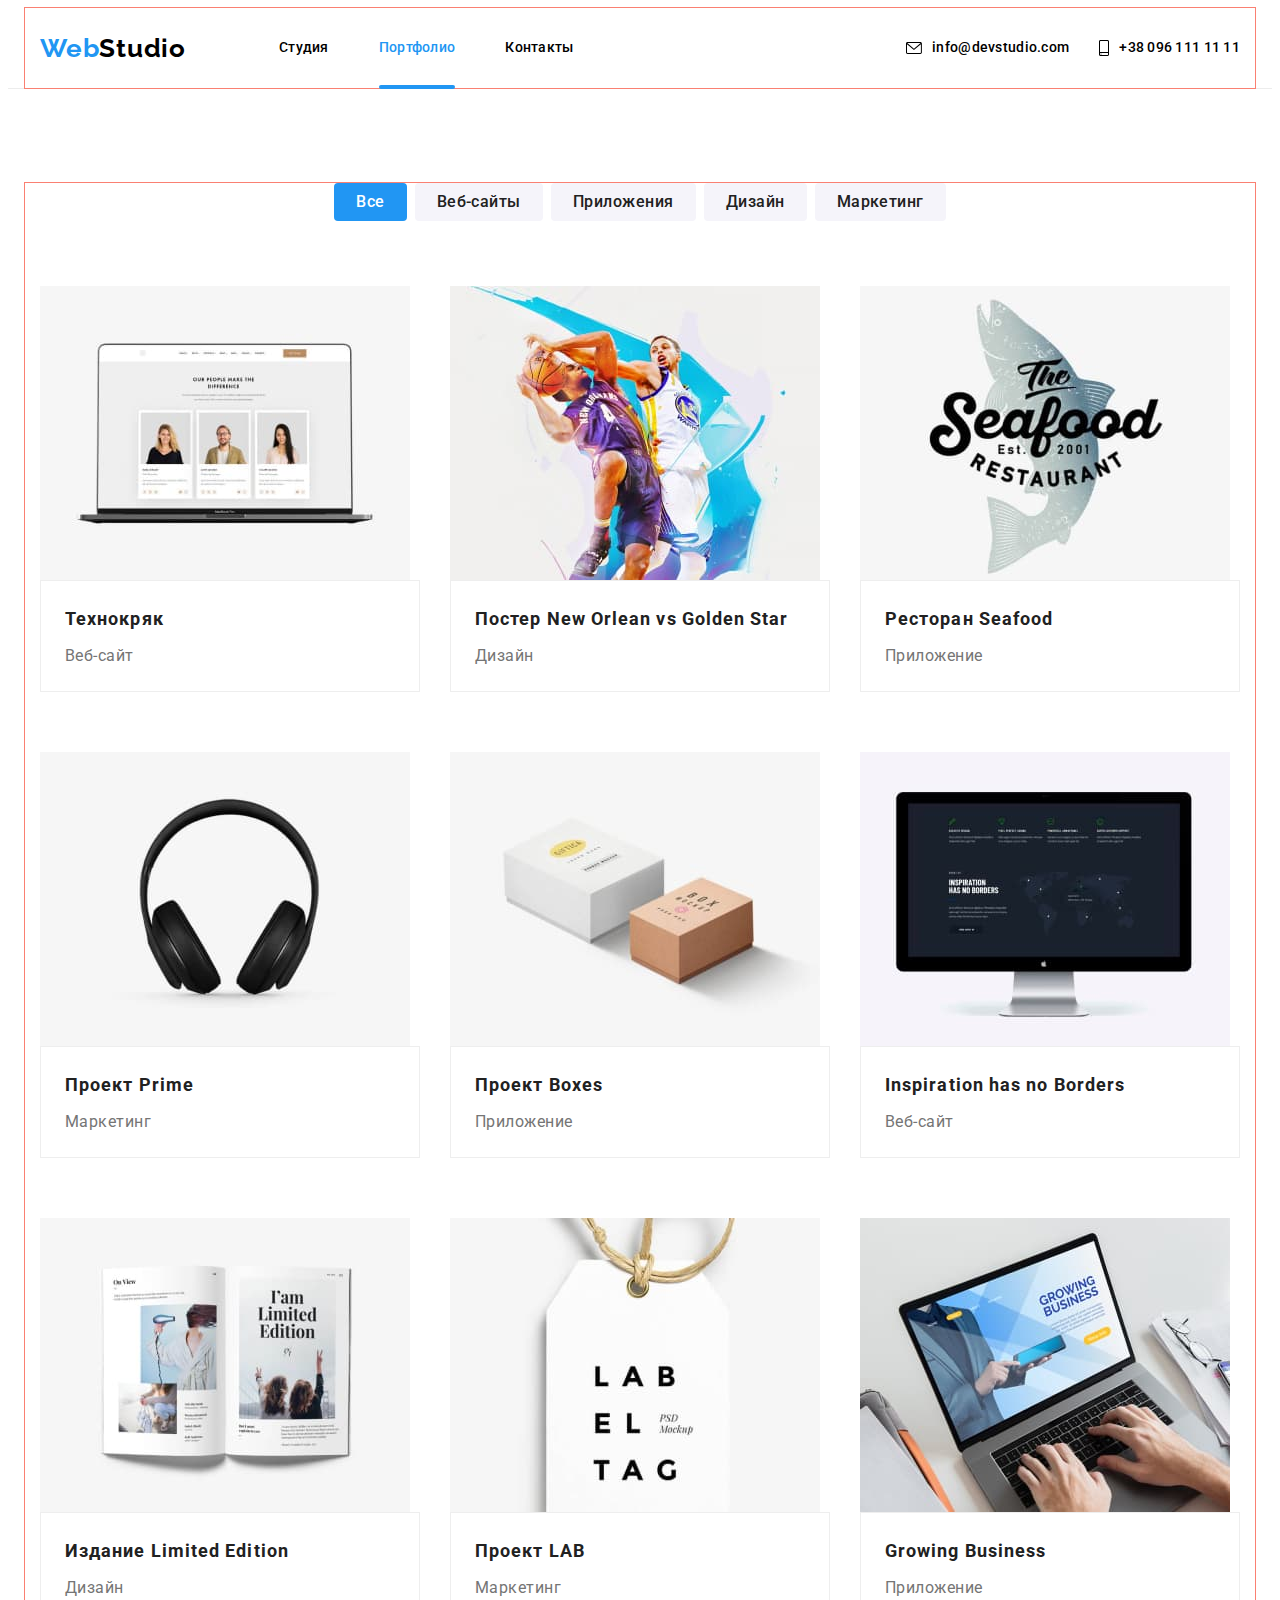
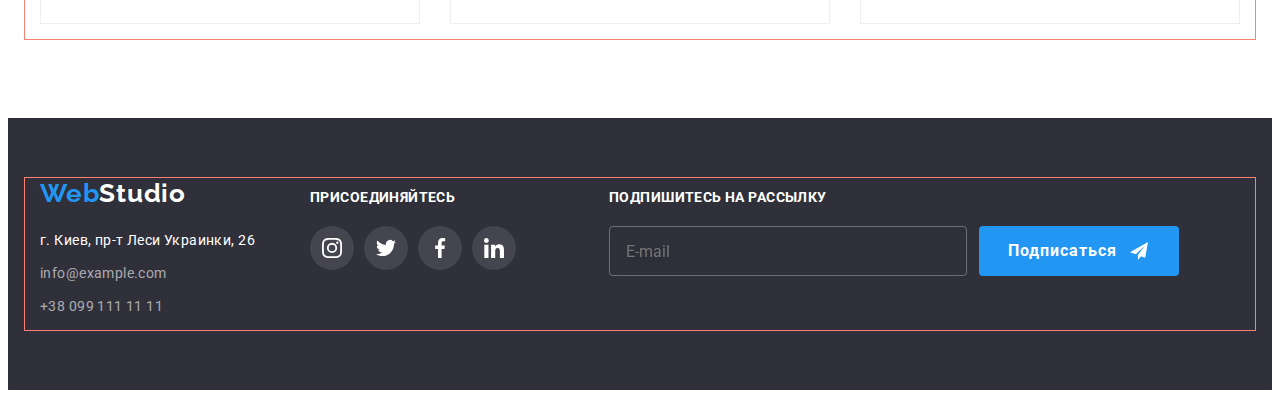
==== commit 7eebd2c5: "Картинки+моб.меню" ====
--- a/portfolio.html
+++ b/portfolio.html
@@ -29,35 +29,135 @@
 </head>
 <body>
     <header class="header">
-        <div class="container">
-            <a class="logo header__logo" href="">Web<span class="logo__dark">Studio</span>
-            </a>
+        <div class="container header__container">
+            <a href="./index.html" class="logo header__logo link"
+            >Web<span class="logo__text logo__dark">Studio</span></a
+            >
             <nav class="navigation">
-                <ul class="menu-list">
+                <ul class="menu-list list navigation__list">
                     <li class="menu-list__item">
-                        <a class="menu-list__link" href="./index.html">Студия</a></li>
+                    <a
+                        href="./index.html"
+                        class="menu-list__link"
+                        >Студия</a
+                    >
+                    </li>
                     <li class="menu-list__item">
-                        <a class="menu-list__link menu-list__link--active" href="./portfolio.html">Портфолио</a></li>
+                        <a href="./portfolio.html" class="menu-list__link menu-list__link--active">Портфолио</a>
+                    </li>
                     <li class="menu-list__item">
-                        <a class="menu-list__link" href="">Контакты</a></li>
+                    <a href="" class="menu-list__link">Контакты</a>
+                    </li>
                 </ul>
             </nav>
-            <ul class="connect header__connect">
+            <ul class="connect navigation__connect list">
                 <li class="connect__item">
-                    <a class="connect__link" href="mailto:info@devstudio.com">
+                    <a href="mailto:info@devstudio.com" class="connect__link link">
                         <svg class="connect__icon" width="16" height="12">
                             <use href="./images/symbol-defs.svg#icon-envelope"></use>
                         </svg>
-                        info@devstudio.com</a>
+                        info@devstudio.com
+                    </a>
                 </li>
                 <li class="connect__item">
-                    <a class="connect__link" href="tel:+380961111111">
-                        <svg class="connect__icon" width="10" height="16">
-                            <use href="./images/symbol-defs.svg#icon-smartphone"></use>
-                        </svg>
-                        +38 096 111 11 11</a>
+                    <a
+                        href="tel:+380961111111"
+                        class="connect__link connect__link--active link"
+                    >
+                <svg class="connect__icon" width="10" height="16">
+                    <use href="./images/symbol-defs.svg#icon-smartphone"></use>
+                </svg>
+                +38 096 111 11 11
+                    </a>
                 </li>
             </ul>
+            <button type="button" class="menu-open-btn">
+                <svg class="menu-btn__icon" width="40" height="40">
+                    <use href="./images/symbol-defs.svg#icon-burger"></use>
+                </svg>
+            </button>
+            <div class="mob-menu">
+                <div class="container mob-menu__container">
+                    <button type="button" class="menu-close-btn">
+                        <svg class="menu-close__icon" width="40" height="40">
+                        <use href="./images/symbol-defs.svg#icon-close"></use>
+                        </svg>
+                    </button>
+                    <ul class="mob-nav">
+                        <li class="mob-nav__item">
+                            <a
+                                href="./index.html"
+                                class="mob-nav__link link"
+                                >Студия</a
+                            >
+                        </li>
+                        <li class="mob-nav__item">
+                            <a href="./portfolio.html" class="mob-nav__link mob-nav__link--active link">Портфолио</a>
+                        </li>
+                        <li class="mob-nav__item">
+                            <a href="" class="mob-nav__link link">Контакты</a>
+                        </li>
+                    </ul>
+                    <div class="contacts-wrap">
+                        <ul class="contacts-mob list">
+                            <li class="contacts-mob__item">
+                                <a
+                                href="mailto:info@devstudio.com"
+                                class="contacts-mob__link link"
+                                >
+                                info@devstudio.com
+                                </a>
+                            </li>
+                            <li class="contacts-mob__item">
+                                <a
+                                href="tel:+380961111111"
+                                class="contacts-mob__link contacts-mob__link--current link"
+                                >
+                                +38 096 111 11 11
+                                </a>
+                            </li>
+                        </ul>
+                        <ul class="social-media">
+                            <li class="social-media__item">
+                                <a
+                                class="social-media__link link"
+                                href="Instagram.com"
+                                target="_blank"
+                                rel="noreferrer noopener"
+                                >Instagram</a
+                                >
+                            </li>
+                            <li class="social-media__item">
+                                <a
+                                class="social-media__link link"
+                                href="Twitter.com"
+                                target="_blank"
+                                rel="noreferrer noopener"
+                                >Twitter</a
+                                >
+                            </li>
+                            <li class="social-media__item">
+                                <a
+                                class="social-media__link link"
+                                href="Facebook.com"
+                                target="_blank"
+                                rel="noreferrer noopener"
+                                >Facebook</a
+                                >
+                            </li>
+                            <li class="social-media__item">
+                                <a
+                                class="social-media__link link"
+                                href="Linkedln.com"
+                                target="_blank"
+                                rel="noreferrer noopener"
+                                >Linkedln</a
+                                >
+                            </li>
+                        </ul>
+                    </div>
+                </div>
+            </div>
         </div>
     </header>
     <main>
@@ -66,7 +166,7 @@
                 <h1 class="visually-hidden">Портфолио</h1>
                 <ul class="portfolio-filtres">
                     <li class="portfolio-filtres-item">
-                        <button type="button" class="portfolio-filtres-btn btn">Все</button>
+                        <button type="button" class="portfolio-filtres-btn--active btn">Все</button>
                     </li>
                     <li class="portfolio-filtres-item">
                         <button type="button" class="portfolio-filtres-btn btn activate">Веб-сайты</button>
@@ -85,10 +185,34 @@
                     <li class="portfolio-item">
                         <a class="portfolio-content" href="">
                             <div class="portfolio-meta">
-                                <img src="./images/Portfolio.jpg" 
-                                    alt="Технокряк" 
-                                    width="370" 
-                                    class="portfolio-img">
+                                <picture>
+                                    <source
+                                        srcset="
+                                            ./images/Portfolio.jpg    1x,
+                                            ./images/Portfolio-2x.jpg 2x
+                                        "
+                                        media="(min-width:1200px)"
+                                    />
+                                    <source
+                                        srcset="
+                                            ./images/Portfolio-tab.jpg    1x,
+                                            ./images/Portfolio-tab-2x.jpg 2x
+                                        "
+                                        media="(min-width:768px)"
+                                    />
+                                    <source
+                                        srcset="
+                                            ./images/Portfolio-mob.jpg    1x,
+                                            ./images/Portfolio-mob-2x.jpg 2x
+                                        "
+                                        media="(max-width:767px)"
+                                    />
+                                    <img
+                                        src="./images/Portfolio.jpg"
+                                        alt="Технокряк"
+                                        class="portfolio-img"
+                                    />
+                                </picture>
                                 <p class="portfolio-actions">Ресурс предлагает комплексные предложения с разным уровнем функционала и сервисов. Все это позволит посетителю получить исчерпывающие сведения о компании или частном лице.</p>
                             </div>
                             <div class="portfolio-description">
@@ -100,10 +224,34 @@
                     <li class="portfolio-item">
                         <a class="portfolio-content" href="">
                             <div class="portfolio-meta">
-                                <img src="./images/Portfolio1.jpg" 
-                                    alt="Постер New Orlean vs Golden Star" 
-                                    width="370" 
-                                    class="portfolio-img">
+                                <picture>
+                                    <source
+                                        srcset="
+                                            ./images/Portfolio1.jpg    1x,
+                                            ./images/Portfolio1-2x.jpg 2x
+                                        "
+                                        media="(min-width:1200px)"
+                                    />
+                                    <source
+                                        srcset="
+                                            ./images/Portfolio1-tab.jpg    1x,
+                                            ./images/Portfolio1-tab-2x.jpg 2x
+                                        "
+                                        media="(min-width:768px)"
+                                    />
+                                    <source
+                                        srcset="
+                                            ./images/Portfolio1-mob.jpg    1x,
+                                            ./images/Portfolio1-mob-2x.jpg 2x
+                                        "
+                                        media="(max-width:767px)"
+                                    />
+                                    <img
+                                        src="./images/Portfolio1.jpg"
+                                        alt="Постер New Orlean vs Golden Star"
+                                        class="portfolio-img"
+                                    />
+                                </picture>
                                 <p class="portfolio-actions">Ресурс предлагает комплексные предложения с разным уровнем функционала и сервисов. Все это позволит посетителю получить исчерпывающие сведения о компании или частном лице.</p>
                             </div>
                             <div class="portfolio-description">
@@ -115,10 +263,34 @@
                     <li class="portfolio-item">
                         <a class="portfolio-content" href="">
                             <div class="portfolio-meta">
-                                <img src="./images/Portfolio2.jpg" 
-                                    alt="Ресторан Seafood" 
-                                    width="370" 
-                                    class="portfolio-img">
+                                <picture>
+                                    <source
+                                        srcset="
+                                            ./images/Portfolio2.jpg    1x,
+                                            ./images/Portfolio2-2x.jpg 2x
+                                        "
+                                        media="(min-width:1200px)"
+                                    />
+                                    <source
+                                        srcset="
+                                            ./images/Portfolio2-tab.jpg    1x,
+                                            ./images/Portfolio2-tab-2x.jpg 2x
+                                        "
+                                        media="(min-width:768px)"
+                                    />
+                                    <source
+                                        srcset="
+                                            ./images/Portfolio2-mob.jpg    1x,
+                                            ./images/Portfolio2-mob-2x.jpg 2x
+                                        "
+                                        media="(max-width:767px)"
+                                    />
+                                    <img
+                                        src="./images/Portfolio2.jpg"
+                                        alt="Ресторан Seafood"
+                                        class="portfolio-img"
+                                    />
+                                </picture>
                                 <p class="portfolio-actions">Ресурс предлагает комплексные предложения с разным уровнем функционала и сервисов. Все это позволит посетителю получить исчерпывающие сведения о компании или частном лице.</p>
                             </div>
                             <div class="portfolio-description">
@@ -130,10 +302,34 @@
                     <li class="portfolio-item">
                         <a class="portfolio-content" href="">
                             <div class="portfolio-meta">
-                                <img src="./images/Portfolio3.jpg" 
-                                    alt="Проект Prime" 
-                                    width="370" 
-                                    class="portfolio-img">
+                                <picture>
+                                    <source
+                                        srcset="
+                                            ./images/Portfolio3.jpg    1x,
+                                            ./images/Portfolio3-2x.jpg 2x
+                                        "
+                                        media="(min-width:1200px)"
+                                    />
+                                    <source
+                                        srcset="
+                                            ./images/Portfolio3-tab.jpg    1x,
+                                            ./images/Portfolio3-tab-2x.jpg 2x
+                                        "
+                                        media="(min-width:768px)"
+                                    />
+                                    <source
+                                        srcset="
+                                            ./images/Portfolio3-mob.jpg    1x,
+                                            ./images/Portfolio3-mob-2x.jpg 2x
+                                        "
+                                        media="(max-width:767px)"
+                                    />
+                                    <img
+                                        src="./images/Portfolio3.jpg"
+                                        alt="Проект Prime"
+                                        class="portfolio-img"
+                                    />
+                                </picture>
                                 <p class="portfolio-actions">Ресурс предлагает комплексные предложения с разным уровнем функционала и сервисов. Все это позволит посетителю получить исчерпывающие сведения о компании или частном лице.</p>
                             </div>
                             <div class="portfolio-description">
@@ -145,10 +341,34 @@
                     <li class="portfolio-item">
                         <a class="portfolio-content" href="">
                             <div class="portfolio-meta">
-                                <img src="./images/Portfolio4.jpg" 
-                                    alt="Проект Boxes" 
-                                    width="370" 
-                                    class="portfolio-img">
+                                <picture>
+                                    <source
+                                        srcset="
+                                            ./images/Portfolio4.jpg    1x,
+                                            ./images/Portfolio4-2x.jpg 2x
+                                        "
+                                        media="(min-width:1200px)"
+                                    />
+                                    <source
+                                        srcset="
+                                            ./images/Portfolio4-tab.jpg    1x,
+                                            ./images/Portfolio4-tab-2x.jpg 2x
+                                        "
+                                        media="(min-width:768px)"
+                                    />
+                                    <source
+                                        srcset="
+                                            ./images/Portfolio4-mob.jpg    1x,
+                                            ./images/Portfolio4-mob-2x.jpg 2x
+                                        "
+                                        media="(max-width:767px)"
+                                    />
+                                    <img
+                                        src="./images/Portfolio4.jpg"
+                                        alt="Проект Boxes"
+                                        class="portfolio-img"
+                                    />
+                                </picture>
                                 <p class="portfolio-actions">Ресурс предлагает комплексные предложения с разным уровнем функционала и сервисов. Все это позволит посетителю получить исчерпывающие сведения о компании или частном лице.</p>
                             </div>
                             <div class="portfolio-description">
@@ -160,10 +380,34 @@
                     <li class="portfolio-item">
                         <a class="portfolio-content" href="">
                             <div class="portfolio-meta">
-                                <img src="./images/Portfolio5.jpg" 
-                                    alt="Inspiration has no Borders" 
-                                    width="370" 
-                                    class="portfolio-img">
+                                <picture>
+                                    <source
+                                        srcset="
+                                            ./images/Portfolio5.jpg    1x,
+                                            ./images/Portfolio5-2x.jpg 2x
+                                        "
+                                        media="(min-width:1200px)"
+                                    />
+                                    <source
+                                        srcset="
+                                            ./images/Portfolio5-tab.jpg    1x,
+                                            ./images/Portfolio5-tab-2x.jpg 2x
+                                        "
+                                        media="(min-width:768px)"
+                                    />
+                                    <source
+                                        srcset="
+                                            ./images/Portfolio5-mob.jpg    1x,
+                                            ./images/Portfolio5-mob-2x.jpg 2x
+                                        "
+                                        media="(max-width:767px)"
+                                    />
+                                    <img
+                                        src="./images/Portfolio5.jpg"
+                                        alt="Inspiration has no Borders"
+                                        class="portfolio-img"
+                                    />
+                                </picture>
                                 <p class="portfolio-actions">Ресурс предлагает комплексные предложения с разным уровнем функционала и сервисов. Все это позволит посетителю получить исчерпывающие сведения о компании или частном лице.</p>
                             </div>
                             <div class="portfolio-description">
@@ -175,10 +419,34 @@
                     <li class="portfolio-item">
                         <a class="portfolio-content" href="">
                             <div class="portfolio-meta">
-                                <img src="./images/Portfolio6.jpg" 
-                                    alt="Издание Limited Edition" 
-                                    width="370" 
-                                    class="portfolio-img">
+                                <picture>
+                                    <source
+                                        srcset="
+                                            ./images/Portfolio6.jpg    1x,
+                                            ./images/Portfolio6-2x.jpg 2x
+                                        "
+                                        media="(min-width:1200px)"
+                                    />
+                                    <source
+                                        srcset="
+                                            ./images/Portfolio6-tab.jpg    1x,
+                                            ./images/Portfolio6-tab-2x.jpg 2x
+                                        "
+                                        media="(min-width:768px)"
+                                    />
+                                    <source
+                                        srcset="
+                                            ./images/Portfolio6-mob.jpg    1x,
+                                            ./images/Portfolio6-mob-2x.jpg 2x
+                                        "
+                                        media="(max-width:767px)"
+                                    />
+                                    <img
+                                        src="./images/Portfolio6.jpg"
+                                        alt="Издание Limited Edition"
+                                        class="portfolio-img"
+                                    />
+                                </picture>
                                 <p class="portfolio-actions">Ресурс предлагает комплексные предложения с разным уровнем функционала и сервисов. Все это позволит посетителю получить исчерпывающие сведения о компании или частном лице.</p>
                             </div>
                             <div class="portfolio-description">
@@ -190,10 +458,34 @@
                     <li class="portfolio-item">
                         <a class="portfolio-content" href="">
                             <div class="portfolio-meta">
-                                <img src="./images/Portfolio7.jpg" 
-                                    alt="Проект LAB" 
-                                    width="370" 
-                                    class="portfolio-img">
+                                <picture>
+                                    <source
+                                        srcset="
+                                            ./images/Portfolio7.jpg    1x,
+                                            ./images/Portfolio7-2x.jpg 2x
+                                        "
+                                        media="(min-width:1200px)"
+                                    />
+                                    <source
+                                        srcset="
+                                            ./images/Portfolio7-tab.jpg    1x,
+                                            ./images/Portfolio7-tab-2x.jpg 2x
+                                        "
+                                        media="(min-width:768px)"
+                                    />
+                                    <source
+                                        srcset="
+                                            ./images/Portfolio7-mob.jpg    1x,
+                                            ./images/Portfolio7-mob-2x.jpg 2x
+                                        "
+                                        media="(max-width:767px)"
+                                    />
+                                    <img
+                                        src="./images/Portfolio7.jpg"
+                                        alt="Проект LAB"
+                                        class="portfolio-img"
+                                    />
+                                </picture>
                                 <p class="portfolio-actions">Ресурс предлагает комплексные предложения с разным уровнем функционала и сервисов. Все это позволит посетителю получить исчерпывающие сведения о компании или частном лице.</p>
                             </div>
                             <div class="portfolio-description">
@@ -205,10 +497,34 @@
                     <li class="portfolio-item">
                         <a class="portfolio-content" href="">
                             <div class="portfolio-meta">
-                                <img src="./images/Portfolio8.jpg" 
-                                    alt="Growing Business" 
-                                    width="370" 
-                                    class="portfolio-img">
+                                <picture>
+                                    <source
+                                        srcset="
+                                            ./images/Portfolio8.jpg    1x,
+                                            ./images/Portfolio8-2x.jpg 2x
+                                        "
+                                        media="(min-width:1200px)"
+                                    />
+                                    <source
+                                        srcset="
+                                            ./images/Portfolio8-tab.jpg    1x,
+                                            ./images/Portfolio8-tab-2x.jpg 2x
+                                        "
+                                        media="(min-width:768px)"
+                                    />
+                                    <source
+                                        srcset="
+                                            ./images/Portfolio8-mob.jpg    1x,
+                                            ./images/Portfolio8-mob-2x.jpg 2x
+                                        "
+                                        media="(max-width:767px)"
+                                    />
+                                    <img
+                                        src="./images/Portfolio8.jpg"
+                                        alt="Growing Business"
+                                        class="portfolio-img"
+                                    />
+                                </picture>
                                 <p class="portfolio-actions">Ресурс предлагает комплексные предложения с разным уровнем функционала и сервисов. Все это позволит посетителю получить исчерпывающие сведения о компании или частном лице.</p>
                             </div>
                             <div class="portfolio-description">
@@ -221,69 +537,71 @@
             </div>
         </section>
     </main>
-    <!-- <footer class="footer">
+    <footer class="footer">
         <div class="container contacts">
-            <div class="column-address">
-                <a class="logo" href="">Web<span class="logo__light">Studio</span>
-                </a>
-                <address class="address-contact">
-                    <ul class="address">
-                        <li class="address__item">
-                            <a class="address__address-link"
-                            href="https://goo.gl/maps/QefCWzyqJZrkM8jZ6" 
-                            target="_blank" 
-                            rel="noopener noindex nofollow">
-                            г. Киев, пр-т Леси Украинки, 26</a>
+            <div class="container-tablet">
+                <div class="column-address">
+                    <a class="logo" href="">Web<span class="logo__light">Studio</span>
+                    </a>
+                    <address class="address-contact">
+                        <ul class="address">
+                            <li class="address__item">
+                                <a class="address__address-link"
+                                href="https://goo.gl/maps/QefCWzyqJZrkM8jZ6" 
+                                target="_blank" 
+                                rel="noopener noindex nofollow">
+                                г. Киев, пр-т Леси Украинки, 26</a>
+                            </li>
+                            <li class="address__item">
+                                <a class="address__link"
+                                href="mailto:info@example.com" 
+                                >info@example.com</a>
+                            </li>
+                            <li class="address__item">
+                                <a class="address__link"
+                                href="tel:+380991111111" 
+                                >+38 099 111 11 11</a>
+                            </li>
+                        </ul>
+                    </address>
+                </div>
+                <div class="column-soc">
+                    <h2 class="column-soc__title">присоединяйтесь</h2>
+                    <ul class="soc-list">
+                        <li class="soc-list__item">
+                            <a class="soc-list__link" href="">
+                                <svg class="contacts-soc-icon" width="20" height="20">
+                                    <use href="./images/symbol-defs.svg#icon-instagram">
+                                    </use>
+                                </svg>
+                            </a>
                         </li>
-                        <li class="address__item">
-                            <a class="address__link"
-                            href="mailto:info@example.com" 
-                            >info@example.com</a>
+                        <li class="soc-list__item">
+                            <a class="soc-list__link" href="">
+                                <svg class="contacts-soc-icon" width="20" height="20">
+                                    <use href="./images/symbol-defs.svg#icon-twitter">
+                                    </use>
+                                </svg>
+                            </a>
                         </li>
-                        <li class="address__item">
-                            <a class="address__link"
-                            href="tel:+380991111111" 
-                            >+38 099 111 11 11</a>
+                        <li class="soc-list__item">
+                            <a class="soc-list__link" href="">
+                                <svg class="contacts-soc-icon" width="20" height="20">
+                                    <use href="./images/symbol-defs.svg#icon-facebook">
+                                    </use>
+                                </svg>
+                            </a>
+                        </li>
+                        <li class="soc-list__item">
+                            <a class="soc-list__link" href="">
+                                <svg class="contacts-soc-icon" width="20" height="20">
+                                    <use href="./images/symbol-defs.svg#icon-linkedin">
+                                    </use>
+                                </svg>
+                            </a>
                         </li>
                     </ul>
-                </address>
-            </div>
-            <div class="column-soc">
-                <h2 class="column-soc__title">присоединяйтесь</h2>
-                <ul class="soc-list">
-                    <li class="soc-list__item">
-                        <a class="soc-list__link" href="">
-                            <svg class="contacts-soc-icon" width="20" height="20">
-                                <use href="./images/symbol-defs.svg#icon-instagram">
-                                </use>
-                            </svg>
-                        </a>
-                    </li>
-                    <li class="soc-list__item">
-                        <a class="soc-list__link" href="">
-                            <svg class="contacts-soc-icon" width="20" height="20">
-                                <use href="./images/symbol-defs.svg#icon-twitter">
-                                </use>
-                            </svg>
-                        </a>
-                    </li>
-                    <li class="soc-list__item">
-                        <a class="soc-list__link" href="">
-                            <svg class="contacts-soc-icon" width="20" height="20">
-                                <use href="./images/symbol-defs.svg#icon-facebook">
-                                </use>
-                            </svg>
-                        </a>
-                    </li>
-                    <li class="soc-list__item">
-                        <a class="soc-list__link" href="">
-                            <svg class="contacts-soc-icon" width="20" height="20">
-                                <use href="./images/symbol-defs.svg#icon-linkedin">
-                                </use>
-                            </svg>
-                        </a>
-                    </li>
-                </ul>
+                </div>
             </div>
             <div class="online">
                 <h2 class="column-soc__title">подпишитесь на рассылку</h2>
@@ -309,6 +627,6 @@
                 </form>
             </div>
         </div>
-    </footer> -->
+    </footer>
 </body>
 </html>--- a/css/main.css
+++ b/css/main.css
@@ -48,12 +48,13 @@
   margin: -1px;
 }
 
-.soc-list__link, .client__link, .socials__link, .work__meta, .features__content, .connect__link, .header .container, .modal-agree span, .modal-agree, .backdrop {
+.soc-list__link, .client__link, .socials__link, .work__meta, .features__content, .modal-agree span, .modal-agree, .backdrop {
   display: flex;
   align-items: center;
 }
 
 .container {
+  margin: 0 auto;
   padding-left: 15px;
   padding-right: 15px;
   outline: 1px solid salmon;
@@ -61,7 +62,6 @@
 @media screen and (min-width: 480px) {
   .container {
     min-width: 480px;
-    margin: 0 auto;
   }
 }
 @media screen and (min-width: 768px) {
@@ -71,7 +71,7 @@
 }
 @media screen and (min-width: 1200px) {
   .container {
-    min-width: 1200px;
+    max-width: 1200px;
   }
 }
 
@@ -108,6 +108,16 @@
 
 .logo__dark {
   color: black;
+}
+@media screen and (min-width: 768px) {
+  .logo__dark {
+    margin-right: 88px;
+  }
+}
+@media screen and (min-width: 1200px) {
+  .logo__dark {
+    margin-right: 93px;
+  }
 }
 
 .logo__light {
@@ -332,86 +342,313 @@
   margin: 30px auto 0;
 }
 
+.mob-menu__container {
+  position: absolute;
+}
+@media screen and (max-width: 767px) {
+  .mob-menu__container {
+    padding: 48px 40px;
+    position: relative;
+    height: 100%;
+    overflow-y: auto;
+    display: flex;
+    flex-direction: column;
+    justify-content: space-between;
+  }
+}
+
+@media screen and (max-width: 767px) {
+  .mob-menu {
+    top: 0;
+    left: 0;
+    z-index: 1;
+    position: fixed;
+    width: 100vw;
+    height: 100vh;
+    background-color: #ffffff;
+    transform: translateX(0px);
+    transition: transform var(--cubic);
+  }
+  .mob-menu.is-hidden {
+    transform: translateX(-350px);
+  }
+}
+@media screen and (min-width: 768px) {
+  .mob-menu {
+    display: none;
+  }
+}
+
+.menu-open-btn {
+  display: block;
+  margin-left: auto;
+  padding: 0;
+  border: none;
+  background-color: transparent;
+  fill: #212121;
+  transition: fill var(--cubic);
+}
+.menu-open-btn:hover, .menu-open-btn:focus {
+  fill: var(--accent-color);
+}
+@media screen and (min-width: 768px) {
+  .menu-open-btn {
+    display: none;
+  }
+}
+
+.menu-close-btn {
+  display: block;
+  position: absolute;
+  top: 10px;
+  right: 15px;
+  cursor: pointer;
+  margin-left: auto;
+  margin-bottom: 8px;
+  padding: 0;
+  border: none;
+  background-color: transparent;
+  fill: #212121;
+  transition: fill var(--cubic);
+}
+.menu-close-btn:hover, .menu-close-btn:focus {
+  fill: var(--accent-color);
+}
+@media screen and (min-width: 768px) {
+  .menu-close-btn {
+    display: none;
+  }
+}
+
+.no-scroll {
+  overflow: hidden;
+}
+
 .header {
-  padding-bottom: 24px;
-  padding-top: 25px;
-  border: 1px solid #ECECEC;
-}
-.header__connect {
+  border-bottom: 1px solid #ececec;
+}
+
+.header__container {
   display: flex;
-  margin-left: auto;
-}
-.header__logo {
-  margin-right: 93px;
-}
-
-.menu-list {
+  align-items: center;
+}
+@media screen and (min-width: 768px) {
+  .header__container {
+    justify-content: start;
+  }
+}
+
+.mob-nav__item {
+  margin-bottom: 32px;
+}
+
+.mob-nav__link {
+  cursor: pointer;
+  display: block;
+  font-weight: 500;
+  font-size: 40px;
+  line-height: 1.18;
+  letter-spacing: 0.02em;
+  color: var(--main-color-title);
+  position: relative;
+  transition: color var(--cubic);
+}
+.mob-nav__link--active {
+  color: var(--accent-color);
+}
+.mob-nav__link:hover, .mob-nav__link:focus {
+  color: var(--accent-color);
+}
+
+.contacts-mob {
   display: flex;
-}
-.menu-list__item:not(:last-child) {
-  margin-right: 50px;
-}
-.menu-list__link:hover, .menu-list__link:focus {
+  flex-direction: column-reverse;
+}
+
+.contacts-mob__item:last-child {
+  margin-bottom: 32px;
+}
+
+.contacts-mob__item:not(:last-child) {
+  margin-bottom: 64px;
+}
+
+.social-media {
+  display: flex;
+}
+
+.social-media__item:not(:last-child) {
+  margin-right: 10px;
+  border-right: 1px solid rgba(33, 33, 33, 0.2);
+}
+
+.social-media__link {
+  margin-right: 10px;
+  cursor: pointer;
+  font-weight: 500;
+  font-size: 18px;
+  line-height: 1.22;
+  letter-spacing: 0.02em;
   color: var(--accent-color);
 }
-.menu-list .menu-list__link--active:after {
-  content: "";
-  position: absolute;
-  bottom: -34px;
-  left: 0;
-  width: 100%;
-  height: 4px;
-  background-color: var(--accent-color);
-  border-radius: 2px;
-}
-
-.menu-list__link {
-  position: relative;
+
+@media screen and (max-width: 767px) {
+  .navigation {
+    display: none;
+  }
+}
+@media screen and (min-width: 768px) {
+  .navigation {
+    display: flex;
+    align-items: center;
+  }
+}
+
+@media screen and (min-width: 768px) {
+  .menu-list {
+    list-style: none;
+    display: flex;
+    align-items: center;
+  }
+}
+
+@media screen and (min-width: 768px) {
+  .navigation__menu-list {
+    margin-left: 88px;
+  }
+}
+@media screen and (min-width: 1200px) {
+  .navigation__menu-list {
+    margin-left: 93px;
+  }
+}
+
+@media screen and (min-width: 768px) {
+  .menu-list__item:not(:last-child) {
+    margin-right: 50px;
+  }
+}
+
+@media screen and (min-width: 768px) {
+  .menu-list__link {
+    text-decoration: none;
+    display: block;
+    cursor: pointer;
+    padding-bottom: 32px;
+    padding-top: 32px;
+    font-weight: 500;
+    font-size: 14px;
+    line-height: 1.14;
+    letter-spacing: 0.02em;
+    color: var(--main-color-title);
+    position: relative;
+    transition: color var(--cubic);
+  }
+  .menu-list__link:hover, .menu-list__link:focus {
+    color: var(--accent-color);
+  }
+  .menu-list__link--active {
+    color: var(--accent-color);
+    position: relative;
+  }
+  .menu-list__link--active::after {
+    content: "";
+    display: block;
+    width: 100%;
+    height: 4px;
+    position: absolute;
+    left: 0;
+    bottom: -1px;
+    background-color: var(--accent-color);
+    border-radius: 2px;
+  }
+}
+
+@media screen and (min-width: 768px) {
+  .navigation__connect {
+    margin-left: auto;
+  }
+}
+
+@media screen and (max-width: 767px) {
+  .connect {
+    display: none;
+  }
+}
+@media screen and (min-width: 768px) {
+  .connect {
+    list-style: none;
+    display: flex;
+    flex-direction: column;
+  }
+}
+@media screen and (min-width: 1200px) {
+  .connect {
+    flex-direction: row;
+  }
+}
+
+@media screen and (min-width: 768px) {
+  .connect__item:not(:last-child) {
+    margin-bottom: 10px;
+  }
+}
+@media screen and (min-width: 1200px) {
+  .connect__item:not(:last-child) {
+    margin-bottom: 0px;
+    margin-right: 30px;
+  }
+}
+
+@media screen and (min-width: 768px) {
+  .connect__link {
+    text-decoration: none;
+    display: inline-flex;
+    align-items: center;
+    justify-content: center;
+    font-weight: 500;
+    font-size: 12px;
+    line-height: 1.17;
+    letter-spacing: 0.02em;
+    color: var(--main-text-color);
+    transition: color var(--cubic);
+  }
+  .connect__link:hover, .connect__link:focus {
+    color: var(--accent-color);
+  }
+}
+@media screen and (min-width: 768px) and (min-width: 1200px) {
+  .connect__link {
+    padding-bottom: 32px;
+    padding-top: 32px;
+    font-size: 14px;
+    line-height: 1.14;
+  }
+}
+
+.contacts-mob__link {
+  text-decoration: none;
   font-weight: 500;
-  font-size: 14px;
-  line-height: 1.14;
+  font-size: 24px;
+  line-height: 1.17;
   letter-spacing: 0.02em;
-  color: var(--header-color);
+  color: var(--main-text-color);
   transition: color var(--cubic);
 }
-
-.menu-list__link--active {
+.contacts-mob__link:hover, .contacts-mob__link:focus {
   color: var(--accent-color);
 }
-.menu-list .menu-list__link--active {
-  display: block;
+
+.contacts-mob__link--active {
+  font-weight: 500;
+  font-size: 34px;
+  line-height: 1.18;
+  letter-spacing: 0.02em;
   color: var(--accent-color);
 }
 
-.navigation .connect {
-  display: 0;
-  color: var(--accent-color);
-}
-
-.connect__item:not(:last-child) {
-  margin-right: 50px;
-}
-
-.connect__link {
-  font-weight: 500;
-  font-size: 14px;
-  line-height: 1.14;
-  letter-spacing: 0.02em;
-  color: var(--header-link-color);
-  transition: color var(--cubic);
-}
-.connect__link:hover, .connect__link:focus {
-  color: var(--accent-color);
-}
-
 .connect__icon {
-  padding: 0;
-  margin-left: 0;
   margin-right: 10px;
-  fill: currentColor;
-}
-.connect .connect__icon:hover {
-  color: var(--accent-color);
   fill: currentColor;
 }
 
@@ -420,16 +657,38 @@
   padding-bottom: 118px;
   margin: 0 auto;
   background-color: var(--bcg-color);
-  background-image: linear-gradient(rgba(47, 48, 58, 0.4), rgba(47, 48, 58, 0.4)), url(../images/overlay.jpg);
+  background-image: linear-gradient(rgba(47, 48, 58, 0.4), rgba(47, 48, 58, 0.4)), url(../images/Hero-mob.jpg);
   background-repeat: no-repeat;
   background-size: cover;
   background-position: center;
 }
+@media (min-device-pixel-ratio: 2), (min-resolution: 192dpi), (min-resolution: 2dppx) {
+  .hero {
+    background-image: linear-gradient(rgba(47, 48, 58, 0.4), rgba(47, 48, 58, 0.4)), url(../images/Hero-mob-2x.jpg);
+  }
+}
+@media screen and (min-width: 768px) {
+  .hero {
+    background-image: linear-gradient(rgba(47, 48, 58, 0.4), rgba(47, 48, 58, 0.4)), url(../images/Hero-tablet.jpg);
+  }
+}
+@media screen and (min-width: 768px) and (min-device-pixel-ratio: 2), screen and (min-width: 768px) and (min-resolution: 192dpi), screen and (min-width: 768px) and (min-resolution: 2dppx) {
+  .hero {
+    background-image: linear-gradient(rgba(47, 48, 58, 0.4), rgba(47, 48, 58, 0.4)), url(../images/Hero-tablet-2x.jpg);
+  }
+}
 @media screen and (min-width: 1200px) {
   .hero {
     padding-top: 200px;
     padding-bottom: 200px;
+    max-width: 1600px;
     height: 600px;
+    background-image: linear-gradient(rgba(47, 48, 58, 0.4), rgba(47, 48, 58, 0.4)), url(../images/overlay.jpg);
+  }
+}
+@media screen and (min-width: 1200px) and (min-device-pixel-ratio: 2), screen and (min-width: 1200px) and (min-resolution: 192dpi), screen and (min-width: 1200px) and (min-resolution: 2dppx) {
+  .hero {
+    background-image: linear-gradient(rgba(47, 48, 58, 0.4), rgba(47, 48, 58, 0.4)), url(../images/overlay-2x.jpg);
   }
 }
 .hero__title {
@@ -554,33 +813,30 @@
   .team {
     display: flex;
     flex-wrap: wrap;
-    margin-left: -15px;
+    margin-left: -30px;
     flex-basis: calc(50% - 15px);
   }
 }
-
 .team__item {
   margin-bottom: 30px;
   background: #FFFFFF;
   box-shadow: 0px 1px 3px rgba(0, 0, 0, 0.12), 0px 1px 1px rgba(0, 0, 0, 0.14), 0px 2px 1px rgba(0, 0, 0, 0.2);
   border-radius: 0px 0px 4px 4px;
 }
-@media screen and (max-width: 767px) {
-  .team__item:not(:last-child) {
-    margin-bottom: -30px;
-  }
-}
 @media screen and (min-width: 768px) {
   .team__item {
-    flex-basis: calc(50% - 15px);
-    margin-left: 15px;
+    flex-basis: calc((100% - 60px) / 2);
+    margin-left: 30px;
   }
 }
 @media screen and (min-width: 1200px) {
   .team__item {
-    flex-basis: calc(25% - 30px);
-    margin-left: 30px;
-  }
+    flex-basis: calc((100% - 120px) / 4);
+  }
+}
+
+.team__img {
+  max-width: 100%;
 }
 
 .team__description {
@@ -630,7 +886,12 @@
   display: flex;
   flex-wrap: wrap;
   justify-content: center;
-  margin-left: -15px;
+  margin-left: 0;
+}
+@media screen and (min-width: 1200px) {
+  .client {
+    flex-wrap: nowrap;
+  }
 }
 
 .client__item {
@@ -651,7 +912,7 @@
 
 .client__link {
   justify-content: center;
-  width: 170px;
+  width: 100%;
   height: 100%;
   background-color: var(--main-title-color);
   border: 1px solid rgb(175, 177, 184);
@@ -675,14 +936,47 @@
   padding-top: 60px;
   padding-bottom: 60px;
 }
-.footer .contacts {
-  display: flex;
-  align-items: baseline;
-}
-
-.column-address {
-  text-align: cover;
-  flex-grow: 1;
+@media screen and (min-width: 1200px) {
+  .footer .contacts {
+    display: flex;
+    align-items: baseline;
+  }
+}
+
+.contacts {
+  text-align: center;
+}
+@media screen and (min-width: 1200px) {
+  .contacts {
+    text-align: start;
+  }
+}
+
+@media screen and (min-width: 768px) {
+  .container-tablet {
+    display: flex;
+    justify-content: space-around;
+    flex-grow: 1;
+    margin-bottom: 60px;
+  }
+}
+@media screen and (min-width: 1200px) {
+  .container-tablet {
+    flex-grow: 0;
+    margin-bottom: 0;
+  }
+}
+
+@media screen and (min-width: 768px) {
+  .column-address {
+    margin-left: auto;
+    margin-right: auto;
+  }
+}
+@media screen and (min-width: 1200px) {
+  .column-address {
+    flex-grow: 1;
+  }
 }
 
 .address-contact {
@@ -698,7 +992,12 @@
   text-align: 120px;
 }
 .address__item:not(:first-child) {
-  margin-top: 9px;
+  margin-top: 8px;
+}
+@media screen and (min-width: 1200px) {
+  .address__item:not(:first-child) {
+    margin-top: 9px;
+  }
 }
 .address__address-link {
   color: var(--main-title-color);
@@ -719,9 +1018,22 @@
   color: var(--accent-color);
 }
 
+@media screen and (min-width: 768px) {
+  .online {
+    width: 450px;
+    margin-right: auto;
+    margin-left: auto;
+  }
+}
+@media screen and (min-width: 1200px) {
+  .online {
+    width: 450px;
+    margin-left: 0;
+  }
+}
+
 .column-soc {
-  margin-left: 55px;
-  margin-right: 93px;
+  margin: 60px auto;
 }
 .column-soc__title {
   font-size: 14px;
@@ -731,9 +1043,24 @@
   color: var(--main-title-color);
   margin-bottom: 20px;
 }
+@media screen and (min-width: 768px) {
+  .column-soc {
+    margin-left: auto;
+    margin-right: auto;
+    margin-top: 5px;
+  }
+}
+@media screen and (min-width: 1200px) {
+  .column-soc {
+    margin-left: 55px;
+    margin-right: 93px;
+    margin-top: 12px;
+  }
+}
 
 .soc-list {
   display: flex;
+  justify-content: center;
 }
 .soc-list__item + .soc-list__item {
   margin-left: 10px;
@@ -757,17 +1084,18 @@
   fill: var(--main-title-color);
 }
 
-.inputs {
-  display: flex;
-  justify-content: space-between;
-}
-
-.field {
-  margin-right: 12px;
-}
+@media screen and (min-width: 1200px) {
+  .inputs {
+    display: flex;
+    justify-content: space-between;
+  }
+}
+
 .field__input {
-  width: 358px;
+  max-width: 450px;
+  width: 100%;
   height: 50px;
+  margin-bottom: 20px;
   box-sizing: border-box;
   border: 1px solid rgba(255, 255, 255, 0.3);
   filter: drop-shadow(0px 4px 4px rgba(0, 0, 0, 0.15));
@@ -783,12 +1111,22 @@
 .field__input:focus {
   border-color: var(--main-title-colorr);
 }
+@media screen and (min-width: 1200px) {
+  .field__input {
+    width: 358px;
+  }
+}
 .field__label {
   font-family: "Roboto";
   font-size: 16px;
   line-height: 1.25;
   color: var(--main-title-color);
   transform: border-color var(--cubic);
+}
+@media screen and (min-width: 1200px) {
+  .field {
+    margin-right: 12px;
+  }
 }
 
 .submit__btn {
@@ -815,7 +1153,7 @@
 @media screen and (max-width: 767.99px) {
   .portfolio-filtres {
     flex-wrap: wrap;
-    margin-bottom: 40px;
+    margin-bottom: 25px;
   }
 }
 @media screen and (min-width: 768px) and (max-width: 1199.99px) {
@@ -829,10 +1167,6 @@
     justify-content: center;
     margin-bottom: 50px;
   }
-}
-
-.portfolio-filtres-item:not(:first-child) {
-  margin-left: 8px;
 }
 
 .portfolio-filtres-btn {
@@ -847,25 +1181,76 @@
   cursor: pointer;
   padding: 6px 22px;
   display: inline-block;
-  margin: 8px;
+  margin-right: 4px;
+  margin-left: 4px;
+  margin-top: 0;
+  margin-bottom: 15px;
+}
+@media screen and (min-width: 768px) {
+  .portfolio-filtres-btn {
+    margin-bottom: 0;
+  }
+}
+
+.portfolio-filtres-btn--active {
+  font-family: "Roboto";
+  font-weight: 500;
+  font-size: 16px;
+  line-height: 1.62;
+  letter-spacing: 0.03em;
+  max-width: 100%;
+  background-color: var(--accent-color);
+  color: var(--main-title-color);
+  cursor: pointer;
+  padding: 6px 22px;
+  display: inline-block;
+  margin-right: 4px;
+  margin-left: 4px;
+  margin-top: 0;
+  margin-bottom: 15px;
 }
 
 @media screen and (min-width: 768px) {
   .portfolio-list {
     display: flex;
     flex-wrap: wrap;
+    gap: 15px;
+    margin: -15px;
+    padding-top: 15px;
+  }
+}
+@media screen and (min-width: 1200px) {
+  .portfolio-list {
     gap: 30px;
-  }
-}
-
+    padding-top: 0;
+    justify-content: center;
+  }
+}
+
+.portfolio-item {
+  margin-bottom: 15px;
+  margin-top: 15px;
+}
 @media screen and (min-width: 768px) {
   .portfolio-item {
     flex-basis: calc((100% - 60px) / 2);
+    margin-left: 15px;
+    justify-content: center;
   }
 }
 @media screen and (min-width: 1200px) {
   .portfolio-item {
-    flex-basis: calc((100% - 60px) / 3);
+    flex-basis: calc((100% - 90px) / 3);
+    margin-left: 0;
+  }
+}
+
+.portfolio-item:last-child {
+  margin-bottom: 0;
+}
+@media screen and (min-width: 768px) {
+  .portfolio-item:last-child {
+    margin-bottom: 15px;
   }
 }
 
@@ -880,6 +1265,10 @@
 .portfolio-meta {
   position: relative;
   overflow: hidden;
+}
+
+.portfolio-img {
+  max-width: 100%;
 }
 
 .portfolio-actions {
